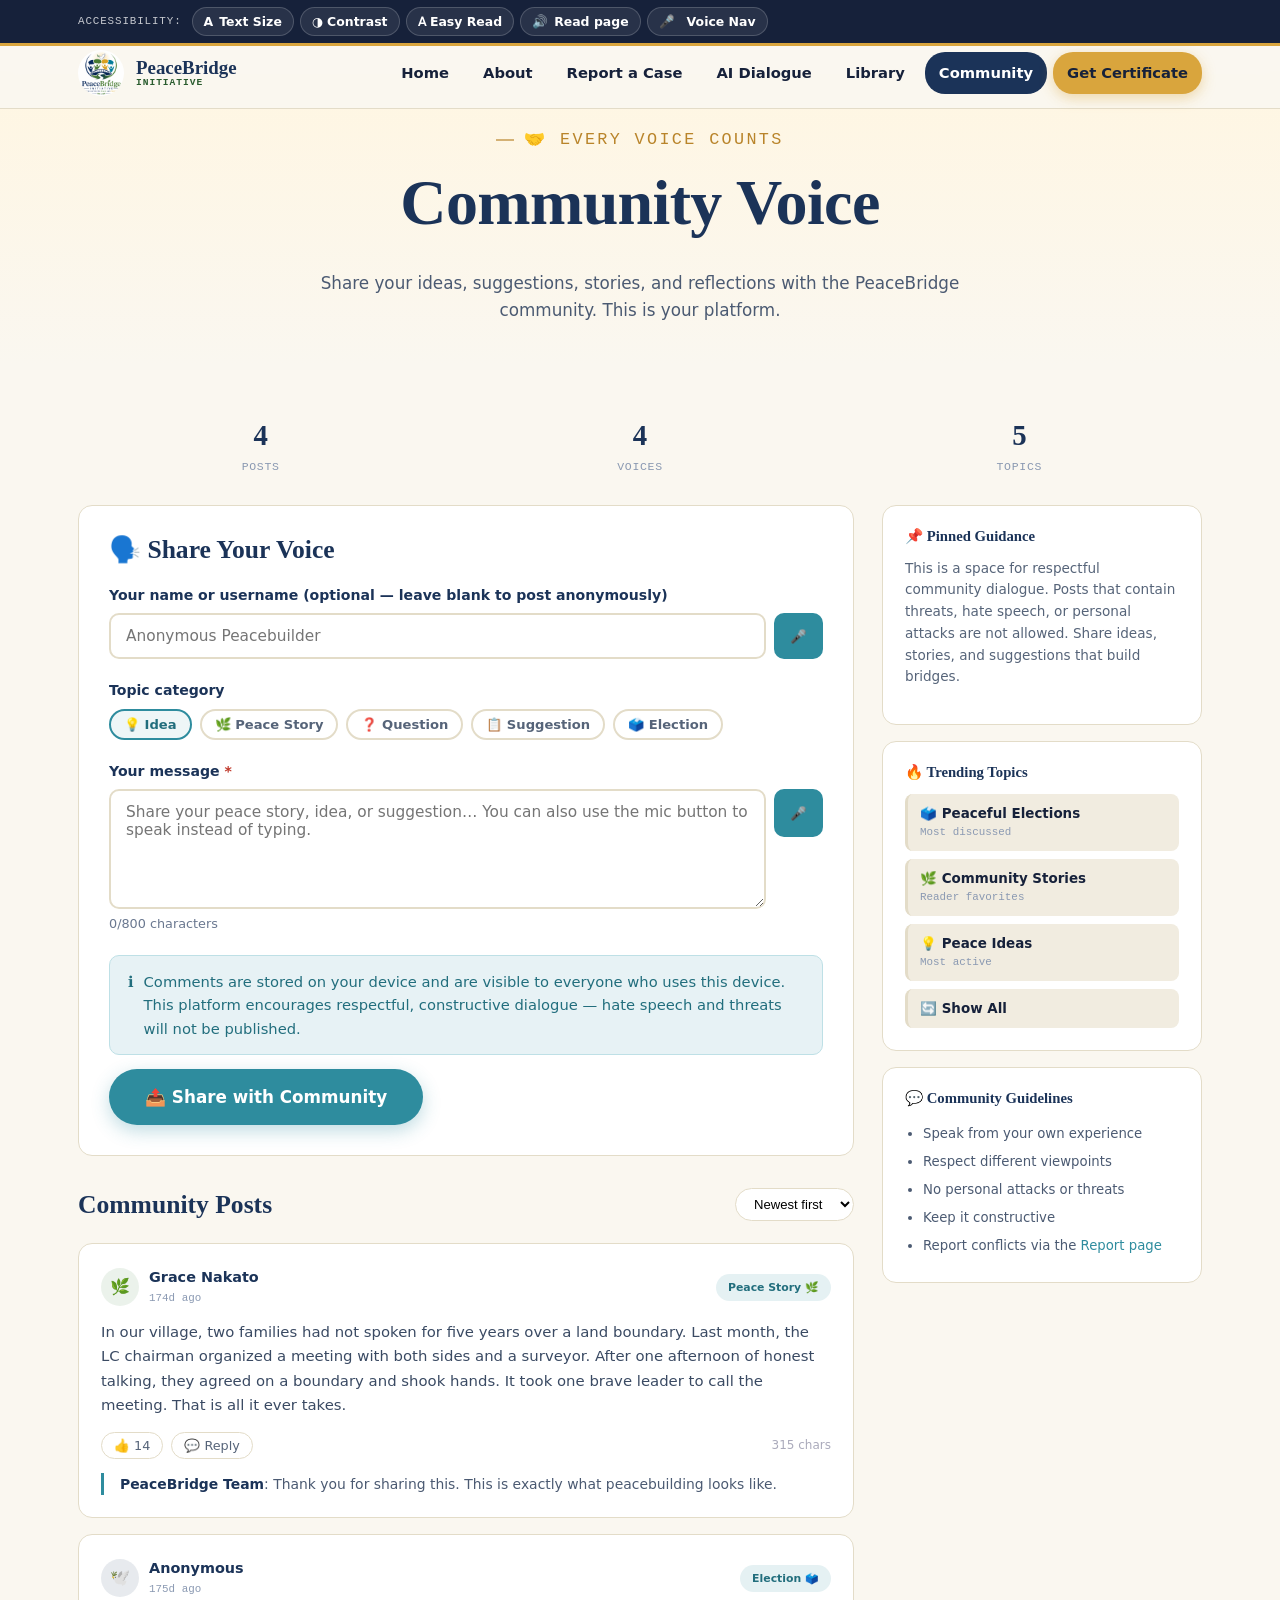
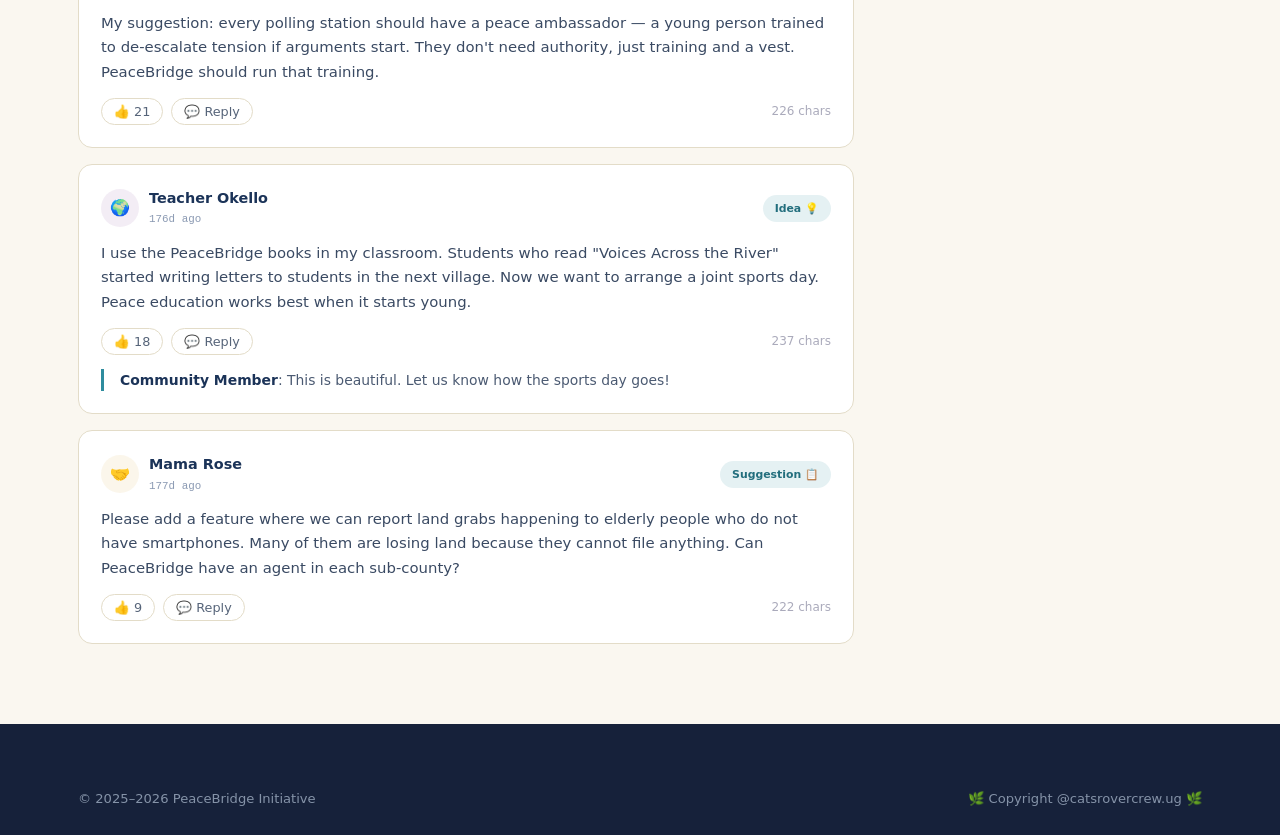
==== community.html @ 8c263cbf "Add files via upload peacebridge initiative" ====
<!DOCTYPE html>
<html lang="en">
<head>
<meta charset="UTF-8">
<meta name="viewport" content="width=device-width, initial-scale=1.0">
<meta name="description" content="PeaceBridge Community Voice — share your ideas, suggestions and stories about peace and conflict resolution.">
<title>Community Voice — PeaceBridge Initiative</title>
<link rel="icon" type="image/png" sizes="32x32" href="/icon.jpeg">
<link rel="stylesheet" href="style.css">
<style>
.community-layout{ display:grid; grid-template-columns:1fr 320px; gap:28px; align-items:start; }
@media(max-width:860px){ .community-layout{ grid-template-columns:1fr; } }

.post-form-card{ background:#fff; border:1px solid var(--paper-line); border-radius:var(--radius); padding:30px; }
.post-form-card h3{ margin-bottom:20px; }

.category-pills{ display:flex; gap:8px; flex-wrap:wrap; margin-bottom:18px; }
.cat-pill{ border:2px solid var(--paper-line); border-radius:20px; padding:6px 13px; background:none; cursor:pointer; font-size:.82rem; font-weight:600; color:#566479; transition:all .15s; }
.cat-pill.active, .cat-pill:hover{ border-color:var(--teal); background:rgba(46,140,158,.08); color:var(--teal-deep); }

.feed-header{ display:flex; justify-content:space-between; align-items:center; margin-bottom:22px; flex-wrap:wrap; gap:10px; }
.feed-header h3{ margin:0; }
.sort-select{ border:1px solid var(--paper-line); border-radius:20px; padding:7px 14px; font-size:.82rem; background:#fff; }

.comment-card{
  background:#fff; border:1px solid var(--paper-line); border-radius:var(--radius);
  padding:22px; transition:box-shadow .2s; animation:msgIn .3s ease;
}
@keyframes msgIn{ from{opacity:0;transform:translateY(10px);}to{opacity:1;transform:translateY(0);} }
.comment-card:hover{ box-shadow:0 8px 20px var(--shadow-c); }
.comment-header{ display:flex; align-items:center; gap:10px; margin-bottom:12px; }
.commenter-avatar{ width:38px; height:38px; border-radius:50%; display:flex; align-items:center; justify-content:center; font-size:1rem; flex-shrink:0; }
.commenter-info .name{ font-weight:700; font-size:.9rem; color:var(--navy); }
.commenter-info .meta{ font-family:var(--font-mono); font-size:.68rem; color:#8a99b2; margin-top:1px; }
.comment-cat{ margin-left:auto; flex-shrink:0; }
.comment-body{ font-size:.93rem; color:#3a4a63; line-height:1.65; margin-bottom:14px; }
.comment-actions{ display:flex; gap:8px; align-items:center; flex-wrap:wrap; }
.react-btn{
  border:1px solid var(--paper-line); border-radius:20px; padding:5px 12px; background:none;
  font-size:.8rem; cursor:pointer; transition:background .12s; color:#566479; display:flex; align-items:center; gap:4px;
}
.react-btn:hover, .react-btn.reacted{ background:rgba(46,140,158,.1); border-color:var(--teal); color:var(--teal-deep); }
.reply-thread{ border-left:3px solid var(--teal); padding-left:16px; margin-top:14px; display:flex; flex-direction:column; gap:10px; }
.reply-item{ font-size:.87rem; color:#4b5a72; }
.reply-name{ font-weight:700; color:var(--navy); }

.sidebar-pin{ background:#fff; border:1px solid var(--paper-line); border-radius:var(--radius); padding:22px; margin-bottom:16px; }
.sidebar-pin h4{ font-size:.92rem; margin-bottom:14px; }
.trending-list{ display:flex; flex-direction:column; gap:8px; }
.trending-item{ padding:9px 12px; background:var(--paper-dim); border-radius:8px; font-size:.84rem; cursor:pointer; transition:background .12s; border-left:3px solid var(--paper-line); }
.trending-item:hover{ background:rgba(46,140,158,.08); border-left-color:var(--teal); }
.trending-item .t-label{ font-weight:700; color:var(--navy-ink); }
.trending-item .t-count{ font-family:var(--font-mono); font-size:.68rem; color:#8a99b2; }

.empty-state{ text-align:center; padding:48px 20px; color:#8a99b2; }
.empty-state .icon{ font-size:3rem; margin-bottom:12px; }
.community-stats{ display:grid; grid-template-columns:1fr 1fr 1fr; gap:14px; text-align:center; margin-bottom:28px; }
.cs-num{ font-family:var(--font-display); font-size:1.8rem; font-weight:800; color:var(--navy); }
.cs-label{ font-size:.72rem; font-family:var(--font-mono); text-transform:uppercase; letter-spacing:.06em; color:#8a99b2; }
</style>
</head>
<body>
<a href="#main-content" class="skip-link">Skip to main content</a>

<div class="a11y-bar" role="toolbar" aria-label="Accessibility tools">
  <div class="container">
    <span class="a11y-label">Accessibility:</span>
    <button class="a11y-btn" data-action="font-size"><span class="a11y-size-label">A</span> Text Size</button>
    <button class="a11y-btn" data-action="contrast" aria-pressed="false">◑ Contrast</button>
    <button class="a11y-btn" data-action="dyslexic" aria-pressed="false">𝖠 Easy Read</button>
    <button class="a11y-btn" data-action="read-page" aria-pressed="false">🔊 <span class="a11y-label-text">Read page</span></button>
    <button class="a11y-btn" data-action="voice-nav">🎤 <span><span class="dot"></span></span> Voice Nav</button>
  </div>
</div>

<header class="site-header" role="banner">
  <nav class="nav" aria-label="Main navigation">
    <a class="brand" href="index.html"><img src="/icon.jpeg" alt="PeaceBridge" width="46" height="46"><div class="brand-text">PeaceBridge<small>Initiative</small></div></a>
    <button class="nav-toggle" aria-expanded="false" aria-controls="nav-links" aria-label="Open menu"><span></span><span></span><span></span></button>
    <div class="nav-links" id="nav-links">
      <a href="index.html">Home</a><a href="about.html">About</a><a href="report.html">Report a Case</a>
      <a href="dialogue.html">AI Dialogue</a><a href="library.html">Library</a>
      <a href="community.html" class="active" aria-current="page">Community</a>
      <a href="certificate.html" class="nav-cta">Get Certificate</a>
    </div>
  </nav>
</header>

<main id="main-content">
  <div class="page-hero">
    <div class="container">
      <p class="eyebrow" style="justify-content:center;color:var(--gold-deep);">🤝 Every Voice Counts</p>
      <h1>Community Voice</h1>
      <p>Share your ideas, suggestions, stories, and reflections with the PeaceBridge community. This is your platform.</p>
    </div>
  </div>

  <section style="padding:48px 0 80px;">
    <div class="container">

      <!-- Stats row -->
      <div class="community-stats reveal" role="region" aria-label="Community statistics">
        <div><div class="cs-num" id="cs-posts">0</div><div class="cs-label">Posts</div></div>
        <div><div class="cs-num" id="cs-voices">0</div><div class="cs-label">Voices</div></div>
        <div><div class="cs-num" id="cs-topics">5</div><div class="cs-label">Topics</div></div>
      </div>

      <div class="community-layout">
        <!-- MAIN: Submit + Feed -->
        <div>
          <!-- Post form -->
          <div class="post-form-card reveal" role="region" aria-label="Share your voice">
            <h3>🗣️ Share Your Voice</h3>
            <div class="field">
              <label for="post-name">Your name or username (optional — leave blank to post anonymously)</label>
              <div class="mic-input">
                <input type="text" id="post-name" placeholder="Anonymous Peacebuilder" maxlength="40">
                <button class="mic-btn" type="button" id="mic-name" aria-label="Speak your name">🎤</button>
              </div>
            </div>
            <div class="field">
              <label>Topic category</label>
              <div class="category-pills" role="group" aria-label="Select topic category">
                <button class="cat-pill active" data-cat="Idea 💡" onclick="selectCat(this)">💡 Idea</button>
                <button class="cat-pill" data-cat="Peace Story 🌿" onclick="selectCat(this)">🌿 Peace Story</button>
                <button class="cat-pill" data-cat="Question ❓" onclick="selectCat(this)">❓ Question</button>
                <button class="cat-pill" data-cat="Suggestion 📋" onclick="selectCat(this)">📋 Suggestion</button>
                <button class="cat-pill" data-cat="Election 🗳️" onclick="selectCat(this)">🗳️ Election</button>
              </div>
            </div>
            <div class="field">
              <label for="post-body">Your message <span class="required-mark">*</span></label>
              <div class="mic-input" style="align-items:flex-start;">
                <textarea id="post-body" rows="4" placeholder="Share your peace story, idea, or suggestion… You can also use the mic button to speak instead of typing." maxlength="800" aria-required="true"></textarea>
                <button class="mic-btn" type="button" id="mic-body" aria-label="Speak your message" style="height:48px;">🎤</button>
              </div>
              <div class="hint"><span id="body-count">0</span>/800 characters</div>
            </div>
            <div class="alert alert-info" role="note" style="margin-bottom:14px;">
              <span>ℹ️</span>
              <span>Comments are stored on your device and are visible to everyone who uses this device. This platform encourages respectful, constructive dialogue — hate speech and threats will not be published.</span>
            </div>
            <button class="btn btn-teal btn-lg" onclick="submitPost()">📤 Share with Community</button>
          </div>

          <!-- Feed -->
          <div style="margin-top:32px;" role="region" aria-label="Community posts">
            <div class="feed-header">
              <h3>Community Posts</h3>
              <select class="sort-select" id="sort-select" onchange="renderFeed()" aria-label="Sort posts">
                <option value="newest">Newest first</option>
                <option value="popular">Most liked</option>
              </select>
            </div>
            <div id="feed" aria-live="polite" style="display:flex;flex-direction:column;gap:16px;"></div>
          </div>
        </div>

        <!-- SIDEBAR -->
        <div>
          <div class="sidebar-pin">
            <h4>📌 Pinned Guidance</h4>
            <p style="font-size:.85rem;color:#566479;line-height:1.6;">This is a space for respectful community dialogue. Posts that contain threats, hate speech, or personal attacks are not allowed. Share ideas, stories, and suggestions that build bridges.</p>
          </div>

          <div class="sidebar-pin">
            <h4>🔥 Trending Topics</h4>
            <div class="trending-list">
              <div class="trending-item" onclick="filterTopic('Election 🗳️')" role="button" tabindex="0"><div class="t-label">🗳️ Peaceful Elections</div><div class="t-count">Most discussed</div></div>
              <div class="trending-item" onclick="filterTopic('Peace Story 🌿')" role="button" tabindex="0"><div class="t-label">🌿 Community Stories</div><div class="t-count">Reader favorites</div></div>
              <div class="trending-item" onclick="filterTopic('Idea 💡')" role="button" tabindex="0"><div class="t-label">💡 Peace Ideas</div><div class="t-count">Most active</div></div>
              <div class="trending-item" onclick="filterTopic(null)" role="button" tabindex="0"><div class="t-label">🔄 Show All</div></div>
            </div>
          </div>

          <div class="sidebar-pin">
            <h4>💬 Community Guidelines</h4>
            <ul style="font-size:.83rem;color:#4b5a72;padding-left:18px;line-height:2.1;margin:0;">
              <li>Speak from your own experience</li>
              <li>Respect different viewpoints</li>
              <li>No personal attacks or threats</li>
              <li>Keep it constructive</li>
              <li>Report conflicts via the <a href="report.html" style="color:var(--teal);">Report page</a></li>
            </ul>
          </div>
        </div>
      </div>
    </div>
  </section>
</main>

<footer role="contentinfo">
  <div class="container">
    <div class="footer-bottom" style="border-top:none;padding-top:0;">
      <span>© 2025–2026 PeaceBridge Initiative</span>
      <span>🌿 Copyright @catsrovercrew.ug 🌿</span>
    </div>
  </div>
</footer>

<button class="to-top" aria-label="Back to top">↑</button>
<script src="/app.js"></script>
<script>
const AVATAR_COLORS = ['#1B3358','#3F7D3F','#D9A53D','#2E8C9E','#8B4F9E'];
const AVATAR_EMOJIS = ['🕊️','🤝','🌿','💬','⭐','🌍','👥','📖'];
let selectedCat = 'Idea 💡';
let filterCat = null;

// Seed with demo posts so the board isn't empty on first visit
const SEED_POSTS = [
  {id:'seed1', name:'Grace Nakato', cat:'Peace Story 🌿', body:'In our village, two families had not spoken for five years over a land boundary. Last month, the LC chairman organized a meeting with both sides and a surveyor. After one afternoon of honest talking, they agreed on a boundary and shook hands. It took one brave leader to call the meeting. That is all it ever takes.', date:'2026-06-14T09:00:00', likes:14, replies:[{name:'PeaceBridge Team',text:'Thank you for sharing this. This is exactly what peacebuilding looks like.'}]},
  {id:'seed2', name:'Anonymous', cat:'Election 🗳️', body:'My suggestion: every polling station should have a peace ambassador — a young person trained to de-escalate tension if arguments start. They don\'t need authority, just training and a vest. PeaceBridge should run that training.', date:'2026-06-13T14:30:00', likes:21, replies:[]},
  {id:'seed3', name:'Teacher Okello', cat:'Idea 💡', body:'I use the PeaceBridge books in my classroom. Students who read "Voices Across the River" started writing letters to students in the next village. Now we want to arrange a joint sports day. Peace education works best when it starts young.', date:'2026-06-12T11:15:00', likes:18, replies:[{name:'Community Member',text:'This is beautiful. Let us know how the sports day goes!'}]},
  {id:'seed4', name:'Mama Rose', cat:'Suggestion 📋', body:'Please add a feature where we can report land grabs happening to elderly people who do not have smartphones. Many of them are losing land because they cannot file anything. Can PeaceBridge have an agent in each sub-county?', date:'2026-06-11T16:45:00', likes:9, replies:[]},
];

function loadPosts(){
  const stored = PB.store.get('community_posts',[]);
  // Merge seeds with stored (seeds at the bottom)
  const allIds = stored.map(p=>p.id);
  const seeds = SEED_POSTS.filter(s=>!allIds.includes(s.id));
  return [...stored, ...seeds];
}

function savePosts(posts){
  // Only save user-generated posts (not seeds)
  const userPosts = posts.filter(p=>!p.id.startsWith('seed'));
  PB.store.set('community_posts', userPosts);
}

let allPosts = loadPosts();

function selectCat(btn){
  document.querySelectorAll('.cat-pill').forEach(b=>b.classList.remove('active'));
  btn.classList.add('active');
  selectedCat = btn.getAttribute('data-cat');
}

function filterTopic(cat){
  filterCat = cat;
  renderFeed();
}

function submitPost(){
  const name = document.getElementById('post-name').value.trim() || 'Anonymous';
  const body = document.getElementById('post-body').value.trim();
  if(!body || body.length < 10){ alert('Please write at least 10 characters before posting.'); return; }

  // Basic safety filter
  const blockedWords = /\b(kill|murder|attack|rape|bomb)\b/i;
  if(blockedWords.test(body)){ alert('Your message contains language that goes against our community guidelines. Please revise it.'); return; }

  const post = { id: PB.uid('POST'), name, cat: selectedCat, body, date: new Date().toISOString(), likes:0, replies:[] };
  allPosts.unshift(post);
  savePosts(allPosts);
  document.getElementById('post-body').value='';
  document.getElementById('body-count').textContent='0';
  renderFeed();
  updateStats();
  PB.announce('Your post has been shared with the community. Thank you!');
}

function likePost(id){
  const post = allPosts.find(p=>p.id===id);
  if(post){ post.likes = (post.likes||0)+1; savePosts(allPosts); renderFeed(); }
}

function renderFeed(){
  const sort = document.getElementById('sort-select').value;
  let posts = [...allPosts];
  if(filterCat) posts = posts.filter(p=>p.cat===filterCat);
  if(sort==='popular') posts.sort((a,b)=>(b.likes||0)-(a.likes||0));

  const feed = document.getElementById('feed');
  if(!posts.length){
    feed.innerHTML=`<div class="empty-state"><div class="icon">💬</div><p>No posts yet${filterCat?' in this category':''}. Be the first to share!</p></div>`;
    return;
  }

  feed.innerHTML = posts.map(p=>{
    const initials = p.name.split(' ').map(w=>w[0]).join('').slice(0,2).toUpperCase();
    const color = AVATAR_COLORS[Math.abs(p.name.charCodeAt(0)||0)%AVATAR_COLORS.length];
    const emoji = AVATAR_EMOJIS[Math.abs((p.name.charCodeAt(1)||0))%AVATAR_EMOJIS.length];
    const timeAgo = formatTimeAgo(new Date(p.date));
    const repliesHtml = (p.replies||[]).map(r=>`<div class="reply-item"><span class="reply-name">${esc(r.name)}</span>: ${esc(r.text)}</div>`).join('');
    return `
    <div class="comment-card" id="post-${p.id}">
      <div class="comment-header">
        <div class="commenter-avatar" style="background:${color}1a;color:${color};" aria-hidden="true">${p.name==='Anonymous'?'🕊️':emoji}</div>
        <div class="commenter-info">
          <div class="name">${esc(p.name)}</div>
          <div class="meta">${timeAgo}</div>
        </div>
        <div class="comment-cat">
          <span class="pill pill-teal" style="font-size:.68rem;">${esc(p.cat)}</span>
        </div>
      </div>
      <div class="comment-body">${esc(p.body)}</div>
      <div class="comment-actions">
        <button class="react-btn" onclick="likePost('${p.id}')" aria-label="Like this post">👍 ${p.likes||0}</button>
        <button class="react-btn" onclick="replyTo('${p.id}')" aria-label="Reply to this post">💬 Reply</button>
        <span style="font-size:.75rem;color:#aab;margin-left:auto;">${(p.body||'').length} chars</span>
      </div>
      ${repliesHtml ? `<div class="reply-thread">${repliesHtml}</div>`:''}
      <div id="reply-form-${p.id}" style="display:none;margin-top:12px;">
        <div class="mic-input" style="align-items:flex-start;">
          <textarea id="reply-text-${p.id}" rows="2" placeholder="Write a respectful reply…" style="border:2px solid var(--paper-line);border-radius:10px;padding:10px;font-family:inherit;font-size:.88rem;width:100%;resize:none;"></textarea>
          <button class="mic-btn" type="button" id="mic-reply-${p.id}" aria-label="Speak reply">🎤</button>
        </div>
        <div style="display:flex;gap:8px;margin-top:8px;">
          <button class="btn btn-teal" style="padding:7px 14px;font-size:.8rem;" onclick="submitReply('${p.id}')">Post Reply</button>
          <button class="btn btn-outline" style="padding:7px 14px;font-size:.8rem;" onclick="document.getElementById('reply-form-${p.id}').style.display='none'">Cancel</button>
        </div>
      </div>
    </div>`;
  }).join('');

  // Attach mic to reply forms
  posts.forEach(p=>{
    const micBtn = document.getElementById('mic-reply-'+p.id);
    const textArea = document.getElementById('reply-text-'+p.id);
    if(micBtn && textArea) PB.attachMic(micBtn, textArea);
  });
}

function replyTo(id){
  const form = document.getElementById('reply-form-'+id);
  if(form) form.style.display = form.style.display==='none' ? 'block':'none';
}

function submitReply(id){
  const text = (document.getElementById('reply-text-'+id)||{}).value || '';
  if(!text.trim()) return;
  const post = allPosts.find(p=>p.id===id);
  if(post){
    post.replies = post.replies || [];
    post.replies.push({name:'Community Member', text:text.trim()});
    savePosts(allPosts);
    renderFeed();
  }
}

function updateStats(){
  document.getElementById('cs-posts').textContent = allPosts.length;
  document.getElementById('cs-voices').textContent = new Set(allPosts.map(p=>p.name)).size;
}

function formatTimeAgo(date){
  const diff = (Date.now()-date)/1000;
  if(diff<60) return 'Just now';
  if(diff<3600) return Math.floor(diff/60)+'m ago';
  if(diff<86400) return Math.floor(diff/3600)+'h ago';
  return Math.floor(diff/86400)+'d ago';
}

function esc(s){ return String(s||'').replace(/&/g,'&amp;').replace(/</g,'&lt;').replace(/>/g,'&gt;'); }

// Character counter
document.addEventListener('DOMContentLoaded', function(){
  const body = document.getElementById('post-body');
  if(body) body.addEventListener('input', function(){ document.getElementById('body-count').textContent = this.value.length; });
  PB.attachMic(document.getElementById('mic-name'), document.getElementById('post-name'));
  PB.attachMic(document.getElementById('mic-body'), document.getElementById('post-body'));
  renderFeed(); updateStats();
});
</script>
</body>
</html>
---- style.css ----
/* ===========================================================
   PEACEBRIDGE INITIATIVE — CORE DESIGN SYSTEM
   "Voices United for Peace and Progress"
   =========================================================== */
.community-feed-section {

  padding: 90px 0;

  background: #f7fafc;

}

.community-feed {

  overflow: hidden;

  position: relative;

}

.feed-track {

  display: flex;

  gap: 25px;

  animation: feedMove 35s linear infinite;

}

.feed-card {

  min-width: 320px;

  background: white;

  border-radius: 18px;

  padding: 25px;

  box-shadow: 0 12px 30px rgba(0, 0, 0, .08);

  transition: .3s;

}

.feed-card:hover {

  transform: translateY(-8px);

}

.feed-avatar {

  width: 55px;

  height: 55px;

  border-radius: 50%;

  display: flex;

  align-items: center;

  justify-content: center;

  font-size: 24px;

  background: #E8F3E6;

  margin-bottom: 15px;

}

.feed-name {

  font-weight: bold;

  color: var(--navy);

  margin-bottom: 8px;

}

.feed-text {

  line-height: 1.7;

  color: #556070;

  margin-bottom: 20px;

}

.feed-date {

  font-size: .8rem;

  color: #888;

}

@keyframes feedMove {

  0% {

    transform: translateX(0);

  }

  100% {

    transform: translateX(-50%);

  }

}

/*==========================================
    SCROLL REVEAL ENGINE
==========================================*/

.reveal {
  opacity: 0;
  transform: translateY(70px);
  transition:
    opacity .9s ease,
    transform .9s cubic-bezier(.2, .8, .2, 1);
}

.reveal.active {
  opacity: 1;
  transform: translateY(0);
}

.reveal-left {
  opacity: 0;
  transform: translateX(-80px);
  transition: all .9s ease;
}

.reveal-left.active {
  opacity: 1;
  transform: translateX(0);
}

.reveal-right {
  opacity: 0;
  transform: translateX(80px);
  transition: all .9s ease;
}

.reveal-right.active {
  opacity: 1;
  transform: translateX(0);
}

.reveal-scale {
  opacity: 0;
  transform: scale(.85);
  transition: all .8s ease;
}

.reveal-scale.active {
  opacity: 1;
  transform: scale(1);
}

.voice-card,
.book-chip,
.feed-card {

  transition:
    transform .35s ease,
    box-shadow .35s ease;

}

.voice-card:hover,
.book-chip:hover,
.feed-card:hover {

  transform:
    translateY(-12px) scale(1.03);

  box-shadow:
    0 30px 60px rgba(0, 0, 0, .18);

}
@import url('https://fonts.googleapis.com/css2?family=Fraunces:ital,opsz,wght@0,9..144,300;0,9..144,500;0,9..144,600;0,9..144,700;0,9..144,900;1,9..144,500&family=Inter:wght@400;500;600;700;800&family=JetBrains+Mono:wght@500&display=swap');

:root{
  /* ---- Color tokens (derived from the four logo voices) ---- */
  --navy:        #1B3358;   /* voice: Report   */
  --navy-ink:    #16213A;   /* body text        */
  --green:       #3F7D3F;   /* voice: Library    */
  --green-deep:  #2A5C2E;
  --gold:        #D9A53D;   /* voice: light / hope */
  --gold-deep:   #B9842A;
  --teal:        #2E8C9E;   /* voice: Dialogue/AI */
  --teal-deep:   #226E7D;
  --paper:       #FAF7F0;   /* background        */
  --paper-dim:   #F1ECE0;
  --paper-line:  #E3DCC8;
  --white:       #FFFFFF;
  --shadow-c:    rgba(27,51,88,0.14);

  /* ---- Type ---- */
  --font-display: 'Fraunces', Georgia, serif;
  --font-body: 'Inter', system-ui, -apple-system, sans-serif;
  --font-mono: 'JetBrains Mono', monospace;

  /* ---- Layout ---- */
  --maxw: 1180px;
  --radius: 14px;
  --radius-sm: 8px;
  --bridge-arc: 0 0 0 0;
}

*{ box-sizing: border-box; }
html{ scroll-behavior: smooth; }

body{
  margin:0;
  font-family: var(--font-body);
  background: var(--paper);
  color: var(--navy-ink);
  line-height: 1.6;
  font-size: 16px;
  -webkit-font-smoothing: antialiased;
}

img{ max-width:100%; display:block; }
a{ color: inherit; text-decoration: none; }
button{ font-family: inherit; cursor:pointer; }

h1,h2,h3,h4{
  font-family: var(--font-display);
  font-weight: 700;
  line-height: 1.1;
  margin: 0 0 .5em 0;
  color: var(--navy);
}
h1{ font-size: clamp(2.4rem, 5vw, 4.2rem); font-weight: 800; letter-spacing: -0.01em; }
h2{ font-size: clamp(1.8rem, 3.4vw, 2.6rem); }
h3{ font-size: clamp(1.25rem, 2vw, 1.6rem); }
p{ margin:0 0 1em 0; }

.container{ max-width: var(--maxw); margin: 0 auto; padding: 0 28px; }
.eyebrow{
  font-family: var(--font-mono);
  font-size: .72rem;
  letter-spacing: .14em;
  text-transform: uppercase;
  font-weight: 500;
  display:flex; align-items:center; gap:10px;
}
.eyebrow::before{
  content:''; width:18px; height:2px; background: currentColor; display:inline-block; opacity:.6;
}

/* Visually-hidden but accessible (skip links, labels) */
.sr-only{
  position:absolute; width:1px; height:1px; padding:0; margin:-1px;
  overflow:hidden; clip:rect(0,0,0,0); white-space:nowrap; border:0;
}
.skip-link{
  position:absolute; left:-999px; top:0; background:var(--navy); color:#fff;
  padding:10px 16px; z-index:999; border-radius:0 0 8px 0; font-weight:600;
}
.skip-link:focus{ left:0; }

/* Focus visibility — required across the whole site */
a:focus-visible, button:focus-visible, input:focus-visible,
textarea:focus-visible, select:focus-visible, [tabindex]:focus-visible{
  outline: 3px solid var(--gold);
  outline-offset: 3px;
  border-radius: 4px;
}

@media (prefers-reduced-motion: reduce){
  *{ animation-duration: 0.001ms !important; animation-iteration-count: 1 !important; transition-duration: 0.001ms !important; scroll-behavior: auto !important; }
}

/* ===========================================================
   ACCESSIBILITY TOOLBAR (deaf / blind / low-vision support)
   =========================================================== */
.a11y-bar{
  position: fixed; top:0; left:0; right:0; z-index: 1000;
  background: var(--navy-ink);
  color: #fff;
  font-size: .82rem;
  border-bottom: 3px solid var(--gold);
}
.a11y-bar .container{
  display:flex; align-items:center; gap:6px; flex-wrap:wrap;
  padding: 7px 28px;
}
.a11y-label{ font-family: var(--font-mono); font-size:.68rem; letter-spacing:.08em; opacity:.75; margin-right:4px; text-transform: uppercase;}
.a11y-btn{
  background: rgba(255,255,255,0.08);
  color:#fff; border: 1px solid rgba(255,255,255,0.18);
  padding: 6px 11px; border-radius: 20px; font-size: .78rem; font-weight:600;
  display:inline-flex; align-items:center; gap:6px;
  transition: background .15s, transform .15s;
}
.a11y-btn:hover{ background: rgba(255,255,255,0.2); }
.a11y-btn[aria-pressed="true"]{ background: var(--gold); color: var(--navy-ink); border-color: var(--gold); }
.a11y-btn .dot{ width:7px; height:7px; border-radius:50%; background: currentColor; opacity:.5;}
.a11y-btn.listening .dot{ background:#E4503B; opacity:1; animation: pulse 1s infinite; }
@keyframes pulse{ 0%,100%{ transform:scale(1); opacity:1;} 50%{ transform:scale(1.6); opacity:.4;} }
.a11y-spacer{ flex:1; }

body.font-large{ font-size: 19px; }
body.font-xlarge{ font-size: 22px; }
body.high-contrast{ --paper:#000000; --paper-dim:#0a0a0a; --paper-line:#333; --navy-ink:#ffffff; --navy:#9FD3FF; background:#000; color:#fff; }
body.high-contrast .site-header{ background:#000; border-color:#fff; }
body.high-contrast a{ text-decoration: underline; }
body.high-contrast .card, body.high-contrast section{ border-color:#fff !important; }
body.dyslexic-font, body.dyslexic-font *{ font-family: 'Comic Sans MS', 'Comic Sans', cursive !important; letter-spacing: .02em !important; }

/* ===========================================================
   HEADER / NAV
   =========================================================== */
.site-header{
  position: sticky; top: 38px; z-index: 900;
  background: rgba(250,247,240,0.92);
  backdrop-filter: blur(10px);
  border-bottom: 1px solid var(--paper-line);
}
body.high-contrast .site-header{ top:38px; }
.nav{
  display:flex; align-items:center; justify-content:space-between;
  padding: 12px 28px;
  max-width: var(--maxw); margin:0 auto;
  gap: 20px;
}
.brand{ display:flex; align-items:center; gap:12px; }
.brand img{ height:46px; width:46px; border-radius:50%; }
.brand-text{ font-family: var(--font-display); font-weight:800; font-size:1.18rem; color:var(--navy); line-height:1.05;}
.brand-text small{ display:block; font-family:var(--font-mono); font-size:.6rem; letter-spacing:.1em; color: var(--green-deep); font-weight:600; text-transform:uppercase;}

.nav-links{ display:flex; gap:6px; align-items:center; flex-wrap:wrap; }
.nav-links a{
  padding: 9px 14px; border-radius: 20px; font-weight:600; font-size:.92rem;
  color: var(--navy-ink); transition: background .15s, color .15s;
}
.nav-links a:hover{ background: var(--paper-dim); }
.nav-links a.active{ background: var(--navy); color:#fff; }
.nav-cta{
  background: var(--gold); color: var(--navy-ink) !important; font-weight:700;
  box-shadow: 0 4px 14px rgba(217,165,61,.4);
}
.nav-toggle{ display:none; background:none; border:2px solid var(--navy); border-radius:8px; padding:8px 10px; }
.nav-toggle span{ display:block; width:22px; height:2px; background:var(--navy); margin:4px 0; }

@media (max-width: 900px){
  .nav-toggle{ display:block; }
  .nav-links{
    display:none; position:absolute; top:100%; left:0; right:0;
    background: var(--paper); flex-direction:column; align-items:stretch;
    padding: 10px 20px 20px; border-bottom:1px solid var(--paper-line);
    box-shadow: 0 12px 24px rgba(0,0,0,.08);
  }
  .nav-links.open{ display:flex; }
  .nav-links a{ text-align:center; }
}

/* ===========================================================
   BUTTONS
   =========================================================== */
.btn{
  display:inline-flex; align-items:center; gap:8px; justify-content:center;
  padding: 13px 26px; border-radius: 30px; font-weight:700; font-size:.95rem;
  border: 2px solid transparent; transition: transform .15s, box-shadow .15s, background .15s;
  white-space: nowrap;
}
.btn:hover{ transform: translateY(-2px); }
.btn-primary{ background: var(--navy); color:#fff; box-shadow: 0 6px 18px rgba(27,51,88,.28); }
.btn-primary:hover{ background: #142845; }
.btn-gold{ background: var(--gold); color: var(--navy-ink); box-shadow: 0 6px 18px rgba(217,165,61,.35); }
.btn-gold:hover{ background: var(--gold-deep); }
.btn-outline{ background: transparent; border-color: var(--navy); color: var(--navy); }
.btn-outline:hover{ background: var(--navy); color:#fff; }
.btn-teal{ background: var(--teal); color:#fff; box-shadow: 0 6px 18px rgba(46,140,158,.3);}
.btn-teal:hover{ background: var(--teal-deep); }
.btn-green{ background: var(--green); color:#fff; box-shadow: 0 6px 18px rgba(63,125,63,.3);}
.btn-green:hover{ background: var(--green-deep); }
.btn-block{ width:100%; }
.btn-lg{ padding:16px 34px; font-size:1.05rem; }
.btn[disabled]{ opacity:.55; cursor:not-allowed; transform:none !important; }

/* ===========================================================
   HERO — river/bridge motif
   =========================================================== */
.hero{
  position:relative; overflow:hidden;
  padding: 90px 0 0;
  background: radial-gradient(ellipse 80% 60% at 50% 0%, #FFF6E2 0%, var(--paper) 70%);
}
.hero-inner{
  max-width: var(--maxw); margin:0 auto; padding: 20px 28px 60px;
  display:grid; grid-template-columns: 1.1fr .9fr; gap:50px; align-items:center;
  position:relative; z-index:2;
}
@media (max-width:900px){ .hero-inner{ grid-template-columns:1fr; text-align:center; } }

.hero-eyebrow{ color: var(--green-deep); margin-bottom:18px; justify-content:center; }
@media (min-width:901px){ .hero-eyebrow{ justify-content:flex-start; } }

.hero h1 .accent-green{ color: var(--green); }
.hero h1 .accent-gold{ color: var(--gold-deep); }
.hero-sub{ font-size:1.15rem; max-width: 520px; color:#3a4a63; }
@media (max-width:900px){ .hero-sub{ margin-inline:auto; } }
.hero-actions{ display:flex; gap:14px; margin-top:30px; flex-wrap:wrap; }
@media (max-width:900px){ .hero-actions{ justify-content:center; } }

.hero-art{ position:relative; }
.dove-wrap{ position:relative; width:100%; max-width:380px; margin:0 auto; }
.dove-wrap img{ position:relative; z-index:2; filter: drop-shadow(0 18px 30px rgba(27,51,88,.18)); animation: float 6s ease-in-out infinite; }
@keyframes float{ 0%,100%{ transform: translateY(0px); } 50%{ transform: translateY(-14px); } }
.glow{
  position:absolute; inset: -20% -10%; z-index:1;
  background: radial-gradient(circle, rgba(217,165,61,.35) 0%, rgba(217,165,61,0) 70%);
  animation: glowpulse 4s ease-in-out infinite;
}
@keyframes glowpulse{ 0%,100%{ opacity:.6; transform:scale(1);} 50%{ opacity:1; transform:scale(1.08);} }

/* Animated river + bridge band, sits under hero */
.river-band{
  position: relative; height: 130px; margin-top: -10px;
  overflow:hidden;
}
.river-band svg{ position:absolute; bottom:0; left:0; width:100%; height:100%; }
.river-flow{ animation: flow 14s linear infinite; }
@keyframes flow{ from{ transform: translateX(0); } to{ transform: translateX(-400px); } }

/* Decorative bridge divider used between sections (signature motif) */
.bridge-divider{ display:flex; align-items:center; justify-content:center; gap:14px; margin: 4px 0 36px; color: var(--navy); opacity:.55; }
.bridge-divider svg{ width:90px; height:18px; }
.bridge-divider .line{ height:1px; flex:1; max-width:160px; background: currentColor; opacity:.4; }

/* ===========================================================
   SECTIONS / CARDS
   =========================================================== */
section{ padding: 78px 0; }
.section-tight{ padding: 50px 0; }
.section-head{ text-align:center; max-width: 700px; margin: 0 auto 48px; }
.section-head .eyebrow{ justify-content:center; margin-bottom:14px; }
.section-head p{ color:#4b5a72; font-size:1.05rem; }

.bg-paper-dim{ background: var(--paper-dim); }
.bg-navy{ background: var(--navy); color:#fff; }
.bg-navy h2, .bg-navy h3{ color:#fff; }
.bg-navy .section-head p{ color:#c9d3e3; }

.grid{ display:grid; gap: 26px; }
.grid-2{ grid-template-columns: repeat(2,1fr); }
.grid-3{ grid-template-columns: repeat(3,1fr); }
.grid-4{ grid-template-columns: repeat(4,1fr); }
@media (max-width: 980px){ .grid-3,.grid-4{ grid-template-columns: repeat(2,1fr); } }
@media (max-width: 620px){ .grid-2,.grid-3,.grid-4{ grid-template-columns: 1fr; } }

.card{
  background:#fff; border:1px solid var(--paper-line); border-radius: var(--radius);
  padding: 30px; transition: transform .2s, box-shadow .2s;
  position:relative;
}
.card:hover{ transform: translateY(-5px); box-shadow: 0 16px 32px var(--shadow-c); }
.card-icon{
  width:54px; height:54px; border-radius:14px; display:flex; align-items:center; justify-content:center;
  margin-bottom:18px; font-size:1.5rem;
}
.voice-navy .card-icon{ background: rgba(27,51,88,.1); color: var(--navy); }
.voice-green .card-icon{ background: rgba(63,125,63,.12); color: var(--green-deep); }
.voice-gold  .card-icon{ background: rgba(217,165,61,.18); color: var(--gold-deep); }
.voice-teal  .card-icon{ background: rgba(46,140,158,.12); color: var(--teal-deep); }
.card h3{ margin-bottom:8px; font-size:1.2rem; }
.card p{ color:#566479; font-size:.95rem; margin-bottom:0; }
.card .tag{
  display:inline-block; font-family: var(--font-mono); font-size:.65rem; letter-spacing:.08em;
  text-transform:uppercase; padding:4px 10px; border-radius:20px; font-weight:600; margin-bottom:14px;
}
.voice-navy .tag{ background: var(--navy); color:#fff; }
.voice-green .tag{ background: var(--green); color:#fff; }
.voice-gold .tag{ background: var(--gold); color: var(--navy-ink); }
.voice-teal .tag{ background: var(--teal); color:#fff; }

/* Reveal-on-scroll */
.reveal{ opacity:0; transform: translateY(24px); transition: opacity .7s ease, transform .7s ease; }
.reveal.in{ opacity:1; transform: translateY(0); }

/* ===========================================================
   QUOTE ROTATOR
   =========================================================== */
.quote-band{
  background: linear-gradient(135deg, var(--navy) 0%, #234876 100%);
  color:#fff; padding: 64px 0; position:relative; overflow:hidden;
}
.quote-band::before{
  content:'"'; position:absolute; top:-40px; left:50%; transform:translateX(-50%);
  font-family: var(--font-display); font-size:280px; color: rgba(255,255,255,0.05); line-height:1;
}
.quote-wrap{ max-width:760px; margin:0 auto; text-align:center; position:relative; z-index:2; min-height:160px; }
.quote-text{ font-family: var(--font-display); font-style:italic; font-size: clamp(1.3rem,2.6vw,1.8rem); font-weight:500; margin-bottom:18px; transition: opacity .4s; }
.quote-author{ font-family: var(--font-mono); font-size:.8rem; letter-spacing:.08em; text-transform:uppercase; color: var(--gold); }
.quote-dots{ display:flex; gap:7px; justify-content:center; margin-top:26px; }
.quote-dots button{ width:8px; height:8px; border-radius:50%; background: rgba(255,255,255,.3); border:none; padding:0; }
.quote-dots button.active{ background: var(--gold); width:22px; border-radius:6px; transition: width .2s; }
.quote-progress{ width:60px; height:3px; background:rgba(255,255,255,.15); margin:14px auto 0; border-radius:2px; overflow:hidden; }
.quote-progress span{ display:block; height:100%; background:var(--gold); width:0%; }

/* ===========================================================
   STATS
   =========================================================== */
.stat-grid{ display:grid; grid-template-columns:repeat(4,1fr); gap:30px; text-align:center; }
@media (max-width:760px){ .stat-grid{ grid-template-columns:repeat(2,1fr); } }
.stat-num{ font-family:var(--font-display); font-size:clamp(2.2rem,4vw,3.2rem); font-weight:800; color:var(--navy); }
.stat-label{ font-family:var(--font-mono); font-size:.72rem; text-transform:uppercase; letter-spacing:.08em; color:#5a6a82; margin-top:4px; }

/* ===========================================================
   FOOTER
   =========================================================== */
footer{ background: var(--navy-ink); color: #cdd6e4; padding: 64px 0 26px; }
.footer-grid{ display:grid; grid-template-columns: 1.4fr 1fr 1fr 1fr; gap:40px; margin-bottom:40px; }
@media (max-width:820px){ .footer-grid{ grid-template-columns:repeat(2,1fr); } }
@media (max-width:520px){ .footer-grid{ grid-template-columns:1fr; } }
footer h4{ color:#fff; font-family:var(--font-mono); font-size:.78rem; letter-spacing:.1em; text-transform:uppercase; margin-bottom:16px; }
footer a{ display:block; color:#aab6c9; padding:6px 0; font-size:.92rem; transition: color .15s; }
footer a:hover{ color:#fff; }
.footer-brand{ display:flex; gap:12px; align-items:center; margin-bottom:14px; }
.footer-brand img{ height:42px; width:42px; border-radius:50%; }
.footer-bottom{
  border-top:1px solid rgba(255,255,255,.1); padding-top:22px;
  display:flex; justify-content:space-between; flex-wrap:wrap; gap:10px;
  font-size:.82rem; color:#8593a8;
}
.footer-olive{ display:flex; align-items:center; gap:10px; }
.lang-switch select{
  background: rgba(255,255,255,.08); color:#fff; border:1px solid rgba(255,255,255,.2);
  border-radius:20px; padding:6px 12px; font-size:.82rem;
}

/* ===========================================================
   FORMS
   =========================================================== */
.field{ margin-bottom: 20px; }
.field label{ display:block; font-weight:700; font-size:.88rem; margin-bottom:7px; color:var(--navy); }
.field .hint{ font-size:.8rem; color:#6a7890; margin-top:5px; }
.field input, .field select, .field textarea{
  width:100%; padding: 12px 15px; border-radius: 10px; border: 2px solid var(--paper-line);
  font-family: inherit; font-size: .96rem; background:#fff; color: var(--navy-ink);
  transition: border-color .15s, box-shadow .15s;
}
.field input:focus, .field select:focus, .field textarea:focus{
  border-color: var(--teal); box-shadow: 0 0 0 4px rgba(46,140,158,.12); outline:none;
}
.field textarea{ resize:vertical; min-height:120px; }
.field-row{ display:grid; grid-template-columns:1fr 1fr; gap:16px; }
@media (max-width:600px){ .field-row{ grid-template-columns:1fr; } }
.mic-input{ display:flex; gap:8px; align-items:stretch; }
.mic-input input, .mic-input textarea{ flex:1; }
.mic-btn{
  background: var(--teal); color:#fff; border:none; border-radius:10px; padding:0 16px;
  display:flex; align-items:center; justify-content:center; min-width:48px;
}
.mic-btn.listening{ background:#E4503B; animation: pulse 1s infinite; }
.required-mark{ color:#C0392B; }

.alert{ padding:14px 18px; border-radius:10px; font-size:.92rem; margin-bottom:18px; display:flex; gap:10px; align-items:flex-start; }
.alert-success{ background:#E8F3E6; color:#2A5C2E; border:1px solid #BFE0BC; }
.alert-info{ background:#E7F2F5; color:#226E7D; border:1px solid #BEE0E6; }
.alert-warn{ background:#FCF1DD; color:#8a611c; border:1px solid #F2DBA6; }

/* Badge / pill */
.pill{ display:inline-flex; align-items:center; gap:6px; padding:5px 12px; border-radius:20px; font-size:.78rem; font-weight:700; }
.pill-navy{ background:rgba(27,51,88,.1); color:var(--navy); }
.pill-green{ background:rgba(63,125,63,.12); color:var(--green-deep); }
.pill-gold{ background:rgba(217,165,61,.2); color:var(--gold-deep); }
.pill-teal{ background:rgba(46,140,158,.12); color:var(--teal-deep); }

/* Utility */
.text-center{ text-align:center; }
.mt-0{ margin-top:0; } .mb-0{ margin-bottom:0; }
.flex{ display:flex; } .items-center{ align-items:center; } .gap-10{ gap:10px; }
.muted{ color:#5a6a82; }
hr.div{ border:none; border-top:1px solid var(--paper-line); margin: 40px 0; }

/* Page hero (non-home pages) */
.page-hero{ padding: 56px 0 40px; background: linear-gradient(180deg, #FFF6E2 0%, var(--paper) 100%); text-align:center; }
.page-hero .eyebrow{ justify-content:center; margin-bottom:14px; color:var(--green-deep); }
.page-hero p{ max-width:640px; margin:0 auto; color:#4b5a72; font-size:1.05rem; }

/* Breadcrumb-ish back link */
.back-link{ display:inline-flex; align-items:center; gap:6px; font-weight:700; color:var(--navy); font-size:.9rem; margin-bottom:18px; }

/* Loading dots for chat */
.typing-dots{ display:inline-flex; gap:4px; }
.typing-dots span{ width:6px; height:6px; border-radius:50%; background:#9aa7bd; animation: bounce 1.2s infinite; }
.typing-dots span:nth-child(2){ animation-delay:.15s; }
.typing-dots span:nth-child(3){ animation-delay:.3s; }
@keyframes bounce{ 0%,80%,100%{ transform: translateY(0); opacity:.5; } 40%{ transform: translateY(-5px); opacity:1; } }

/* Scroll-to-top */
.to-top{
  position:fixed; bottom:24px; right:24px; z-index:500;
  width:46px; height:46px; border-radius:50%; background:var(--navy); color:#fff;
  display:flex; align-items:center; justify-content:center; box-shadow:0 8px 20px rgba(0,0,0,.25);
  opacity:0; pointer-events:none; transition: opacity .25s, transform .25s;
}
.to-top.show{ opacity:1; pointer-events:auto; }
.to-top:hover{ transform: translateY(-3px); }
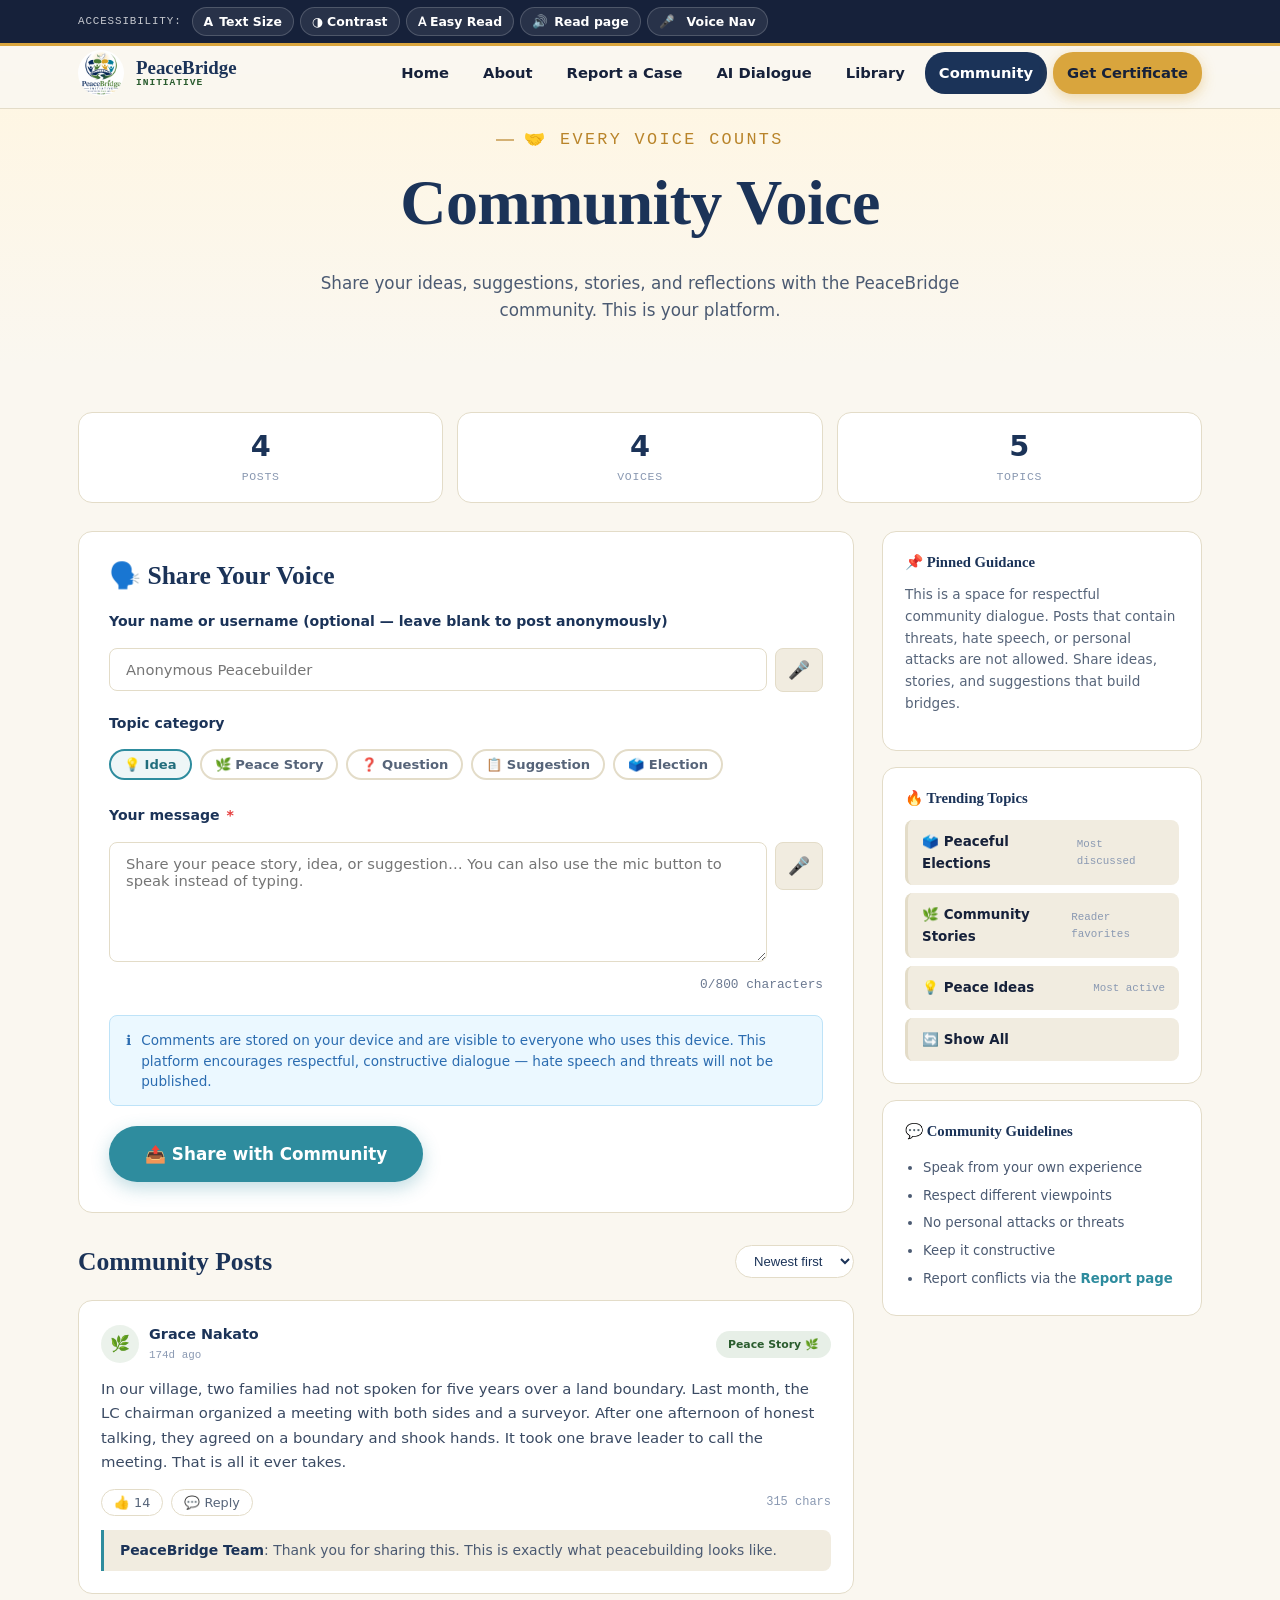
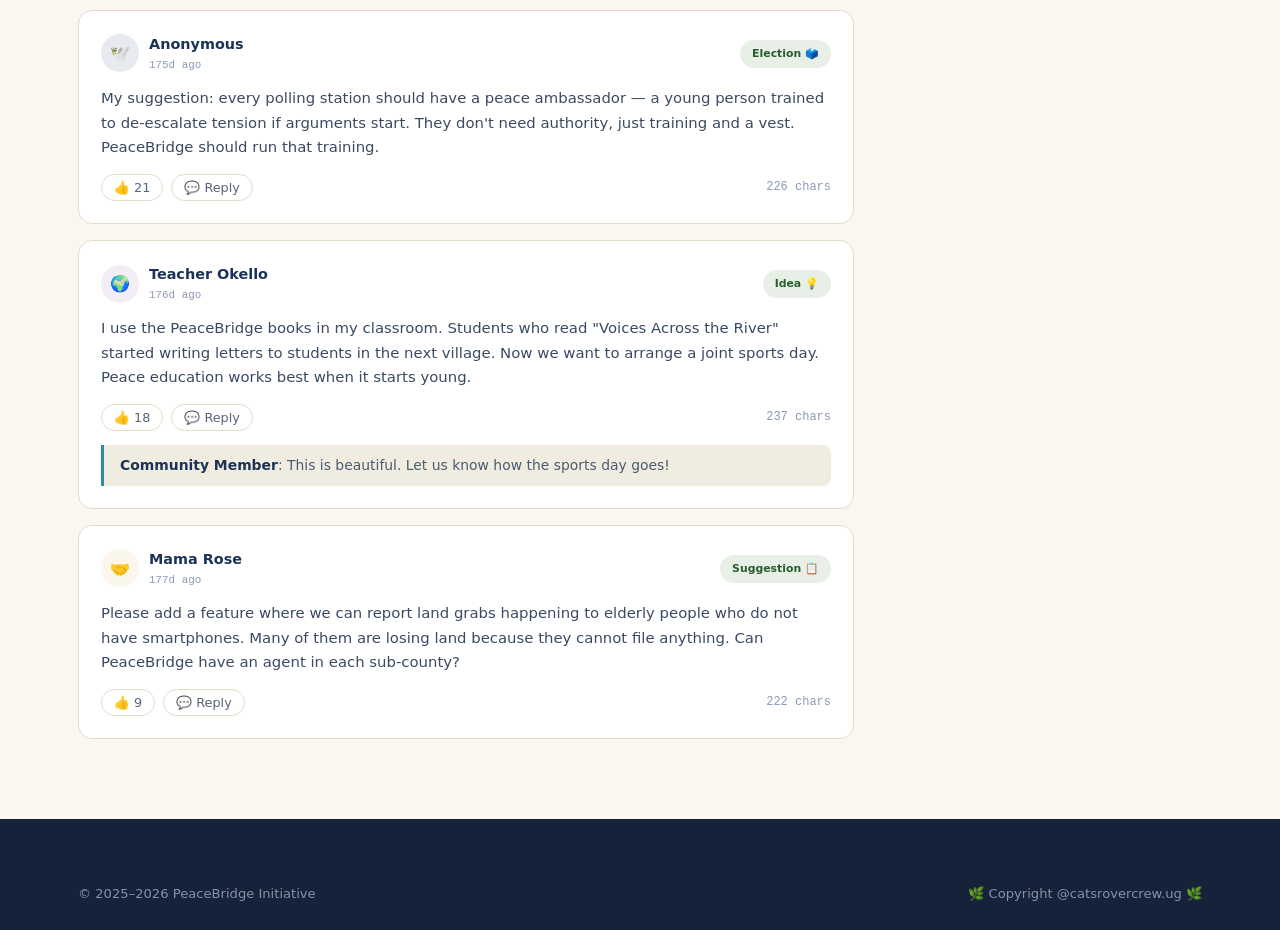
==== commit f2426173: "Add files via upload v2..uploading" ====
--- a/community.html
+++ b/community.html
@@ -1,310 +1,707 @@
 <!DOCTYPE html>
 <html lang="en">
+
 <head>
-<meta charset="UTF-8">
-<meta name="viewport" content="width=device-width, initial-scale=1.0">
-<meta name="description" content="PeaceBridge Community Voice — share your ideas, suggestions and stories about peace and conflict resolution.">
-<title>Community Voice — PeaceBridge Initiative</title>
-<link rel="icon" type="image/png" sizes="32x32" href="/icon.jpeg">
-<link rel="stylesheet" href="style.css">
-<style>
-.community-layout{ display:grid; grid-template-columns:1fr 320px; gap:28px; align-items:start; }
-@media(max-width:860px){ .community-layout{ grid-template-columns:1fr; } }
-
-.post-form-card{ background:#fff; border:1px solid var(--paper-line); border-radius:var(--radius); padding:30px; }
-.post-form-card h3{ margin-bottom:20px; }
-
-.category-pills{ display:flex; gap:8px; flex-wrap:wrap; margin-bottom:18px; }
-.cat-pill{ border:2px solid var(--paper-line); border-radius:20px; padding:6px 13px; background:none; cursor:pointer; font-size:.82rem; font-weight:600; color:#566479; transition:all .15s; }
-.cat-pill.active, .cat-pill:hover{ border-color:var(--teal); background:rgba(46,140,158,.08); color:var(--teal-deep); }
-
-.feed-header{ display:flex; justify-content:space-between; align-items:center; margin-bottom:22px; flex-wrap:wrap; gap:10px; }
-.feed-header h3{ margin:0; }
-.sort-select{ border:1px solid var(--paper-line); border-radius:20px; padding:7px 14px; font-size:.82rem; background:#fff; }
-
-.comment-card{
-  background:#fff; border:1px solid var(--paper-line); border-radius:var(--radius);
-  padding:22px; transition:box-shadow .2s; animation:msgIn .3s ease;
-}
-@keyframes msgIn{ from{opacity:0;transform:translateY(10px);}to{opacity:1;transform:translateY(0);} }
-.comment-card:hover{ box-shadow:0 8px 20px var(--shadow-c); }
-.comment-header{ display:flex; align-items:center; gap:10px; margin-bottom:12px; }
-.commenter-avatar{ width:38px; height:38px; border-radius:50%; display:flex; align-items:center; justify-content:center; font-size:1rem; flex-shrink:0; }
-.commenter-info .name{ font-weight:700; font-size:.9rem; color:var(--navy); }
-.commenter-info .meta{ font-family:var(--font-mono); font-size:.68rem; color:#8a99b2; margin-top:1px; }
-.comment-cat{ margin-left:auto; flex-shrink:0; }
-.comment-body{ font-size:.93rem; color:#3a4a63; line-height:1.65; margin-bottom:14px; }
-.comment-actions{ display:flex; gap:8px; align-items:center; flex-wrap:wrap; }
-.react-btn{
-  border:1px solid var(--paper-line); border-radius:20px; padding:5px 12px; background:none;
-  font-size:.8rem; cursor:pointer; transition:background .12s; color:#566479; display:flex; align-items:center; gap:4px;
-}
-.react-btn:hover, .react-btn.reacted{ background:rgba(46,140,158,.1); border-color:var(--teal); color:var(--teal-deep); }
-.reply-thread{ border-left:3px solid var(--teal); padding-left:16px; margin-top:14px; display:flex; flex-direction:column; gap:10px; }
-.reply-item{ font-size:.87rem; color:#4b5a72; }
-.reply-name{ font-weight:700; color:var(--navy); }
-
-.sidebar-pin{ background:#fff; border:1px solid var(--paper-line); border-radius:var(--radius); padding:22px; margin-bottom:16px; }
-.sidebar-pin h4{ font-size:.92rem; margin-bottom:14px; }
-.trending-list{ display:flex; flex-direction:column; gap:8px; }
-.trending-item{ padding:9px 12px; background:var(--paper-dim); border-radius:8px; font-size:.84rem; cursor:pointer; transition:background .12s; border-left:3px solid var(--paper-line); }
-.trending-item:hover{ background:rgba(46,140,158,.08); border-left-color:var(--teal); }
-.trending-item .t-label{ font-weight:700; color:var(--navy-ink); }
-.trending-item .t-count{ font-family:var(--font-mono); font-size:.68rem; color:#8a99b2; }
-
-.empty-state{ text-align:center; padding:48px 20px; color:#8a99b2; }
-.empty-state .icon{ font-size:3rem; margin-bottom:12px; }
-.community-stats{ display:grid; grid-template-columns:1fr 1fr 1fr; gap:14px; text-align:center; margin-bottom:28px; }
-.cs-num{ font-family:var(--font-display); font-size:1.8rem; font-weight:800; color:var(--navy); }
-.cs-label{ font-size:.72rem; font-family:var(--font-mono); text-transform:uppercase; letter-spacing:.06em; color:#8a99b2; }
-</style>
+  <meta charset="UTF-8">
+  <meta name="viewport" content="width=device-width, initial-scale=1.0">
+  <meta name="description"
+    content="PeaceBridge Community Voice — share your ideas, suggestions and stories about peace and conflict resolution.">
+  <title>Community Voice — PeaceBridge Initiative</title>
+  <link rel="icon" type="image/png" sizes="32x32" href="/icon.jpeg">
+  <link rel="stylesheet" href="style.css">
+  <style>
+    /* Grid Systems & Containers */
+    .community-layout {
+      display: grid;
+      grid-template-columns: 1fr 320px;
+      gap: 28px;
+      align-items: start;
+    }
+
+    @media(max-width:860px) {
+      .community-layout {
+        grid-template-columns: 1fr;
+      }
+    }
+
+    /* Premium Input Structs & Utilities */
+    .field {
+      display: flex;
+      flex-direction: column;
+      gap: 8px;
+      margin-bottom: 20px;
+      text-align: left;
+    }
+
+    .field label {
+      font-size: 0.88rem;
+      font-weight: 600;
+      color: var(--navy);
+    }
+
+    .field input[type="text"],
+    .field textarea {
+      width: 100%;
+      padding: 12px 16px;
+      border: 1px solid var(--paper-line);
+      border-radius: 8px;
+      font-family: inherit;
+      font-size: 0.92rem;
+      color: var(--navy-ink);
+      transition: border-color 0.15s, box-shadow 0.15s;
+      background: #ffffff;
+    }
+
+    .field input[type="text"]:focus,
+    .field textarea:focus {
+      outline: none;
+      border-color: var(--teal);
+      box-shadow: 0 0 0 3px rgba(49, 151, 149, 0.12);
+    }
+
+    .required-mark {
+      color: #e53e3e;
+      margin-left: 2px;
+    }
+
+    .hint {
+      font-family: var(--font-mono);
+      font-size: 0.72rem;
+      color: #8a99b2;
+      text-align: right;
+      margin-top: 4px;
+    }
+
+    /* Accessible Audio/Microphone Bridge Controls */
+    .mic-input {
+      display: flex;
+      position: relative;
+      width: 100%;
+      gap: 8px;
+      align-items: center;
+    }
+
+    .mic-btn {
+      background: var(--paper-dim);
+      border: 1px solid var(--paper-line);
+      border-radius: 8px;
+      width: 44px;
+      height: 44px;
+      display: flex;
+      align-items: center;
+      justify-content: center;
+      font-size: 1.1rem;
+      cursor: pointer;
+      transition: all 0.15s;
+      flex-shrink: 0;
+    }
+
+    .mic-btn:hover {
+      background: rgba(46, 140, 158, .08);
+      border-color: var(--teal);
+    }
+
+    .mic-btn.listening {
+      background: #fed7d7;
+      border-color: #f56565;
+      animation: pulseMic 1.4s infinite;
+    }
+
+    @keyframes pulseMic {
+      0% {
+        transform: scale(1);
+      }
+
+      50% {
+        transform: scale(1.05);
+      }
+
+      100% {
+        transform: scale(1);
+      }
+    }
+
+    /* Cards & Interaction Wrappers */
+    .post-form-card {
+      background: #fff;
+      border: 1px solid var(--paper-line);
+      border-radius: var(--radius);
+      padding: 30px;
+    }
+
+    .post-form-card h3 {
+      margin-bottom: 20px;
+    }
+
+    .category-pills {
+      display: flex;
+      gap: 8px;
+      flex-wrap: wrap;
+      margin-bottom: 4px;
+    }
+
+    .cat-pill {
+      border: 2px solid var(--paper-line);
+      border-radius: 20px;
+      padding: 6px 13px;
+      background: none;
+      cursor: pointer;
+      font-size: .82rem;
+      font-weight: 600;
+      color: #566479;
+      transition: all .15s;
+    }
+
+    .cat-pill.active,
+    .cat-pill:hover {
+      border-color: var(--teal);
+      background: rgba(46, 140, 158, .08);
+      color: var(--teal-deep);
+    }
+
+    .feed-header {
+      display: flex;
+      justify-content: space-between;
+      align-items: center;
+      margin-bottom: 22px;
+      flex-wrap: wrap;
+      gap: 10px;
+    }
+
+    .feed-header h3 {
+      margin: 0;
+    }
+
+    .sort-select {
+      border: 1px solid var(--paper-line);
+      border-radius: 20px;
+      padding: 7px 14px;
+      font-size: .82rem;
+      background: #fff;
+      cursor: pointer;
+      color: var(--navy);
+      font-weight: 500;
+    }
+
+    .comment-card {
+      background: #fff;
+      border: 1px solid var(--paper-line);
+      border-radius: var(--radius);
+      padding: 22px;
+      transition: box-shadow .2s;
+      animation: msgIn .3s ease;
+      text-align: left;
+    }
+
+    @keyframes msgIn {
+      from {
+        opacity: 0;
+        transform: translateY(10px);
+      }
+
+      to {
+        opacity: 1;
+        transform: translateY(0);
+      }
+    }
+
+    .comment-card:hover {
+      box-shadow: 0 8px 20px var(--shadow-c);
+    }
+
+    .comment-header {
+      display: flex;
+      align-items: center;
+      gap: 10px;
+      margin-bottom: 12px;
+    }
+
+    .commenter-avatar {
+      width: 38px;
+      height: 38px;
+      border-radius: 50%;
+      display: flex;
+      align-items: center;
+      justify-content: center;
+      font-size: 1rem;
+      flex-shrink: 0;
+      font-weight: bold;
+    }
+
+    .commenter-info .name {
+      font-weight: 700;
+      font-size: .9rem;
+      color: var(--navy);
+    }
+
+    .commenter-info .meta {
+      font-family: var(--font-mono);
+      font-size: .68rem;
+      color: #8a99b2;
+      margin-top: 1px;
+    }
+
+    .comment-cat {
+      margin-left: auto;
+      flex-shrink: 0;
+    }
+
+    .comment-body {
+      font-size: .93rem;
+      color: #3a4a63;
+      line-height: 1.65;
+      margin-bottom: 14px;
+      white-space: pre-wrap;
+    }
+
+    .comment-actions {
+      display: flex;
+      gap: 8px;
+      align-items: center;
+      flex-wrap: wrap;
+    }
+
+    .react-btn {
+      border: 1px solid var(--paper-line);
+      border-radius: 20px;
+      padding: 5px 12px;
+      background: none;
+      font-size: .8rem;
+      cursor: pointer;
+      transition: background .12s;
+      color: #566479;
+      display: flex;
+      align-items: center;
+      gap: 4px;
+    }
+
+    .react-btn:hover,
+    .react-btn.reacted {
+      background: rgba(46, 140, 158, .1);
+      border-color: var(--teal);
+      color: var(--teal-deep);
+    }
+
+    .reply-thread {
+      border-left: 3px solid var(--teal);
+      padding-left: 16px;
+      margin-top: 14px;
+      display: flex;
+      flex-direction: column;
+      gap: 10px;
+      background: var(--paper-dim);
+      padding-top: 10px;
+      padding-bottom: 10px;
+      border-radius: 0 8px 8px 0;
+    }
+
+    .reply-item {
+      font-size: .87rem;
+      color: #4b5a72;
+      line-height: 1.5;
+    }
+
+    .reply-name {
+      font-weight: 700;
+      color: var(--navy);
+    }
+
+    /* Sidebar Panels */
+    .sidebar-pin {
+      background: #fff;
+      border: 1px solid var(--paper-line);
+      border-radius: var(--radius);
+      padding: 22px;
+      margin-bottom: 16px;
+      text-align: left;
+    }
+
+    .sidebar-pin h4 {
+      font-size: .92rem;
+      margin-bottom: 14px;
+      display: flex;
+      align-items: center;
+      gap: 6px;
+    }
+
+    .trending-list {
+      display: flex;
+      flex-direction: column;
+      gap: 8px;
+    }
+
+    .trending-item {
+      padding: 11px 14px;
+      background: var(--paper-dim);
+      border-radius: 8px;
+      font-size: .84rem;
+      cursor: pointer;
+      transition: all .12s;
+      border-left: 3px solid var(--paper-line);
+      display: flex;
+      justify-content: space-between;
+      align-items: center;
+    }
+
+    .trending-item:hover {
+      background: rgba(46, 140, 158, .08);
+      border-left-color: var(--teal);
+      transform: translateX(2px);
+    }
+
+    .trending-item .t-label {
+      font-weight: 700;
+      color: var(--navy-ink);
+    }
+
+    .trending-item .t-count {
+      font-family: var(--font-mono);
+      font-size: .68rem;
+      color: #8a99b2;
+    }
+
+    /* Empty States & Counter Blocks */
+    .empty-state {
+      text-align: center;
+      padding: 48px 20px;
+      color: #8a99b2;
+      background: #fff;
+      border: 1px solid var(--paper-line);
+      border-radius: var(--radius);
+    }
+
+    .empty-state .icon {
+      font-size: 3rem;
+      margin-bottom: 12px;
+    }
+
+    .community-stats {
+      display: grid;
+      grid-template-columns: 1fr 1fr 1fr;
+      gap: 14px;
+      text-align: center;
+      margin-bottom: 28px;
+    }
+
+    .community-stats>div {
+      background: #fff;
+      border: 1px solid var(--paper-line);
+      padding: 16px;
+      border-radius: var(--radius);
+    }
+
+    .cs-num {
+      font-size: 1.8rem;
+      font-weight: 800;
+      color: var(--navy);
+      line-height: 1.2;
+    }
+
+    .cs-label {
+      font-size: .72rem;
+      font-family: var(--font-mono);
+      text-transform: uppercase;
+      letter-spacing: .06em;
+      color: #8a99b2;
+      margin-top: 4px;
+    }
+
+    /* Informational Alert Box Utility */
+    .alert {
+      display: flex;
+      gap: 10px;
+      padding: 14px 16px;
+      border-radius: 8px;
+      font-size: 0.85rem;
+      line-height: 1.5;
+      text-align: left;
+    }
+
+    .alert-info {
+      background: #ebf8ff;
+      border: 1px solid #bee3f8;
+      color: #2b6cb0;
+    }
+  </style>
 </head>
+
 <body>
-<a href="#main-content" class="skip-link">Skip to main content</a>
-
-<div class="a11y-bar" role="toolbar" aria-label="Accessibility tools">
-  <div class="container">
-    <span class="a11y-label">Accessibility:</span>
-    <button class="a11y-btn" data-action="font-size"><span class="a11y-size-label">A</span> Text Size</button>
-    <button class="a11y-btn" data-action="contrast" aria-pressed="false">◑ Contrast</button>
-    <button class="a11y-btn" data-action="dyslexic" aria-pressed="false">𝖠 Easy Read</button>
-    <button class="a11y-btn" data-action="read-page" aria-pressed="false">🔊 <span class="a11y-label-text">Read page</span></button>
-    <button class="a11y-btn" data-action="voice-nav">🎤 <span><span class="dot"></span></span> Voice Nav</button>
-  </div>
-</div>
-
-<header class="site-header" role="banner">
-  <nav class="nav" aria-label="Main navigation">
-    <a class="brand" href="index.html"><img src="/icon.jpeg" alt="PeaceBridge" width="46" height="46"><div class="brand-text">PeaceBridge<small>Initiative</small></div></a>
-    <button class="nav-toggle" aria-expanded="false" aria-controls="nav-links" aria-label="Open menu"><span></span><span></span><span></span></button>
-    <div class="nav-links" id="nav-links">
-      <a href="index.html">Home</a><a href="about.html">About</a><a href="report.html">Report a Case</a>
-      <a href="dialogue.html">AI Dialogue</a><a href="library.html">Library</a>
-      <a href="community.html" class="active" aria-current="page">Community</a>
-      <a href="certificate.html" class="nav-cta">Get Certificate</a>
-    </div>
-  </nav>
-</header>
-
-<main id="main-content">
-  <div class="page-hero">
+  <a href="#main-content" class="skip-link">Skip to main content</a>
+
+  <div class="a11y-bar" role="toolbar" aria-label="Accessibility tools">
     <div class="container">
-      <p class="eyebrow" style="justify-content:center;color:var(--gold-deep);">🤝 Every Voice Counts</p>
-      <h1>Community Voice</h1>
-      <p>Share your ideas, suggestions, stories, and reflections with the PeaceBridge community. This is your platform.</p>
+      <span class="a11y-label">Accessibility:</span>
+      <button class="a11y-btn" data-action="font-size"><span class="a11y-size-label">A</span> Text Size</button>
+      <button class="a11y-btn" data-action="contrast" aria-pressed="false">◑ Contrast</button>
+      <button class="a11y-btn" data-action="dyslexic" aria-pressed="false">𝖠 Easy Read</button>
+      <button class="a11y-btn" data-action="read-page" aria-pressed="false">🔊 <span class="a11y-label-text">Read
+          page</span></button>
+      <button class="a11y-btn" data-action="voice-nav">🎤 <span><span class="dot"></span></span> Voice Nav</button>
     </div>
   </div>
 
-  <section style="padding:48px 0 80px;">
-    <div class="container">
-
-      <!-- Stats row -->
-      <div class="community-stats reveal" role="region" aria-label="Community statistics">
-        <div><div class="cs-num" id="cs-posts">0</div><div class="cs-label">Posts</div></div>
-        <div><div class="cs-num" id="cs-voices">0</div><div class="cs-label">Voices</div></div>
-        <div><div class="cs-num" id="cs-topics">5</div><div class="cs-label">Topics</div></div>
+  <header class="site-header" role="banner">
+    <nav class="nav" aria-label="Main navigation">
+      <a class="brand" href="index.html"><img src="/icon.jpeg" alt="PeaceBridge" width="46" height="46">
+        <div class="brand-text">PeaceBridge<small>Initiative</small></div>
+      </a>
+      <button class="nav-toggle" aria-expanded="false" aria-controls="nav-links"
+        aria-label="Open menu"><span></span><span></span><span></span></button>
+      <div class="nav-links" id="nav-links">
+        <a href="index.html">Home</a><a href="about.html">About</a><a href="report.html">Report a Case</a>
+        <a href="dialogue.html">AI Dialogue</a><a href="library.html">Library</a>
+        <a href="community.html" class="active" aria-current="page">Community</a>
+        <a href="certificate.html" class="nav-cta">Get Certificate</a>
       </div>
-
-      <div class="community-layout">
-        <!-- MAIN: Submit + Feed -->
-        <div>
-          <!-- Post form -->
-          <div class="post-form-card reveal" role="region" aria-label="Share your voice">
-            <h3>🗣️ Share Your Voice</h3>
-            <div class="field">
-              <label for="post-name">Your name or username (optional — leave blank to post anonymously)</label>
-              <div class="mic-input">
-                <input type="text" id="post-name" placeholder="Anonymous Peacebuilder" maxlength="40">
-                <button class="mic-btn" type="button" id="mic-name" aria-label="Speak your name">🎤</button>
+    </nav>
+  </header>
+
+  <main id="main-content">
+    <div class="page-hero">
+      <div class="container">
+        <p class="eyebrow" style="justify-content:center;color:var(--gold-deep);">🤝 Every Voice Counts</p>
+        <h1>Community Voice</h1>
+        <p>Share your ideas, suggestions, stories, and reflections with the PeaceBridge community. This is your
+          platform.</p>
+      </div>
+    </div>
+
+    <section style="padding:48px 0 80px;">
+      <div class="container">
+
+        <!-- Stats row -->
+        <div class="community-stats reveal" role="region" aria-label="Community statistics">
+          <div>
+            <div class="cs-num" id="cs-posts">0</div>
+            <div class="cs-label">Posts</div>
+          </div>
+          <div>
+            <div class="cs-num" id="cs-voices">0</div>
+            <div class="cs-label">Voices</div>
+          </div>
+          <div>
+            <div class="cs-num" id="cs-topics">5</div>
+            <div class="cs-label">Topics</div>
+          </div>
+        </div>
+
+        <div class="community-layout">
+          <!-- MAIN: Submit + Feed -->
+          <div>
+            <!-- Post form -->
+            <div class="post-form-card reveal" role="region" aria-label="Share your voice">
+              <h3>🗣️ Share Your Voice</h3>
+              <div class="field">
+                <label Jacks for="post-name">Your name or username (optional — leave blank to post anonymously)</label>
+                <div class="mic-input">
+                  <input type="text" id="post-name" placeholder="Anonymous Peacebuilder" maxlength="40">
+                  <button class="mic-btn" type="button" id="mic-name" aria-label="Speak your name">🎤</button>
+                </div>
+              </div>
+              <div class="field">
+                <label>Topic category</label>
+                <div class="category-pills" role="group" aria-label="Select topic category">
+                  <button class="cat-pill active" data-cat="Idea 💡" onclick="selectCat(this)">💡 Idea</button>
+                  <button class="cat-pill" data-cat="Peace Story 🌿" onclick="selectCat(this)">🌿 Peace Story</button>
+                  <button class="cat-pill" data-cat="Question ❓" onclick="selectCat(this)">❓ Question</button>
+                  <button class="cat-pill" data-cat="Suggestion 📋" onclick="selectCat(this)">📋 Suggestion</button>
+                  <button class="cat-pill" data-cat="Election 🗳️" onclick="selectCat(this)">🗳️ Election</button>
+                </div>
+              </div>
+              <div class="field">
+                <label for="post-body">Your message <span class="required-mark">*</span></label>
+                <div class="mic-input" style="align-items:flex-start;">
+                  <textarea id="post-body" rows="4"
+                    placeholder="Share your peace story, idea, or suggestion… You can also use the mic button to speak instead of typing."
+                    maxlength="800" aria-required="true"></textarea>
+                  <button class="mic-btn" type="button" id="mic-body" aria-label="Speak your message"
+                    style="height:48px;">🎤</button>
+                </div>
+                <div class="hint"><span id="body-count">0</span>/800 characters</div>
+              </div>
+              <div class="alert alert-info" role="note" style="margin-bottom:20px;">
+                <span>ℹ️</span>
+                <span>Comments are stored on your device and are visible to everyone who uses this device. This platform
+                  encourages respectful, constructive dialogue — hate speech and threats will not be published.</span>
+              </div>
+              <button class="btn btn-teal btn-lg" onclick="submitPost()">📤 Share with Community</button>
+            </div>
+
+            <!-- Feed -->
+            <div style="margin-top:32px;" role="region" aria-label="Community posts">
+              <div class="feed-header">
+                <h3>Community Posts</h3>
+                <select class="sort-select" id="sort-select" onchange="renderFeed()" aria-label="Sort posts">
+                  <option value="newest">Newest first</option>
+                  <option value="popular">Most liked</option>
+                </select>
+              </div>
+              <div id="feed" aria-live="polite" style="display:flex;flex-direction:column;gap:16px;"></div>
+            </div>
+          </div>
+
+          <!-- SIDEBAR -->
+          <div>
+            <div class="sidebar-pin">
+              <h4>📌 Pinned Guidance</h4>
+              <p style="font-size:.85rem;color:#566479;line-height:1.6;">This is a space for respectful community
+                dialogue. Posts that contain threats, hate speech, or personal attacks are not allowed. Share ideas,
+                stories, and suggestions that build bridges.</p>
+            </div>
+
+            <div class="sidebar-pin">
+              <h4>🔥 Trending Topics</h4>
+              <div class="trending-list">
+                <div class="trending-item" onclick="filterTopic('Election 🗳️')" role="button" tabindex="0">
+                  <div class="t-label">🗳️ Peaceful Elections</div>
+                  <div class="t-count">Most discussed</div>
+                </div>
+                <div class="trending-item" onclick="filterTopic('Peace Story 🌿')" role="button" tabindex="0">
+                  <div class="t-label">🌿 Community Stories</div>
+                  <div class="t-count">Reader favorites</div>
+                </div>
+                <div class="trending-item" onclick="filterTopic('Idea 💡')" role="button" tabindex="0">
+                  <div class="t-label">💡 Peace Ideas</div>
+                  <div class="t-count">Most active</div>
+                </div>
+                <div class="trending-item" onclick="filterTopic(null)" role="button" tabindex="0">
+                  <div class="t-label">🔄 Show All</div>
+                </div>
               </div>
             </div>
-            <div class="field">
-              <label>Topic category</label>
-              <div class="category-pills" role="group" aria-label="Select topic category">
-                <button class="cat-pill active" data-cat="Idea 💡" onclick="selectCat(this)">💡 Idea</button>
-                <button class="cat-pill" data-cat="Peace Story 🌿" onclick="selectCat(this)">🌿 Peace Story</button>
-                <button class="cat-pill" data-cat="Question ❓" onclick="selectCat(this)">❓ Question</button>
-                <button class="cat-pill" data-cat="Suggestion 📋" onclick="selectCat(this)">📋 Suggestion</button>
-                <button class="cat-pill" data-cat="Election 🗳️" onclick="selectCat(this)">🗳️ Election</button>
-              </div>
+
+            <div class="sidebar-pin">
+              <h4>💬 Community Guidelines</h4>
+              <ul style="font-size:.83rem;color:#4b5a72;padding-left:18px;line-height:2.1;margin:0;">
+                <li>Speak from your own experience</li>
+                <li>Respect different viewpoints</li>
+                <li>No personal attacks or threats</li>
+                <li>Keep it constructive</li>
+                <li>Report conflicts via the <a href="report.html"
+                    style="color:var(--teal); font-weight: 600; text-decoration: none;">Report page</a></li>
+              </ul>
             </div>
-            <div class="field">
-              <label for="post-body">Your message <span class="required-mark">*</span></label>
-              <div class="mic-input" style="align-items:flex-start;">
-                <textarea id="post-body" rows="4" placeholder="Share your peace story, idea, or suggestion… You can also use the mic button to speak instead of typing." maxlength="800" aria-required="true"></textarea>
-                <button class="mic-btn" type="button" id="mic-body" aria-label="Speak your message" style="height:48px;">🎤</button>
-              </div>
-              <div class="hint"><span id="body-count">0</span>/800 characters</div>
-            </div>
-            <div class="alert alert-info" role="note" style="margin-bottom:14px;">
-              <span>ℹ️</span>
-              <span>Comments are stored on your device and are visible to everyone who uses this device. This platform encourages respectful, constructive dialogue — hate speech and threats will not be published.</span>
-            </div>
-            <button class="btn btn-teal btn-lg" onclick="submitPost()">📤 Share with Community</button>
-          </div>
-
-          <!-- Feed -->
-          <div style="margin-top:32px;" role="region" aria-label="Community posts">
-            <div class="feed-header">
-              <h3>Community Posts</h3>
-              <select class="sort-select" id="sort-select" onchange="renderFeed()" aria-label="Sort posts">
-                <option value="newest">Newest first</option>
-                <option value="popular">Most liked</option>
-              </select>
-            </div>
-            <div id="feed" aria-live="polite" style="display:flex;flex-direction:column;gap:16px;"></div>
-          </div>
-        </div>
-
-        <!-- SIDEBAR -->
-        <div>
-          <div class="sidebar-pin">
-            <h4>📌 Pinned Guidance</h4>
-            <p style="font-size:.85rem;color:#566479;line-height:1.6;">This is a space for respectful community dialogue. Posts that contain threats, hate speech, or personal attacks are not allowed. Share ideas, stories, and suggestions that build bridges.</p>
-          </div>
-
-          <div class="sidebar-pin">
-            <h4>🔥 Trending Topics</h4>
-            <div class="trending-list">
-              <div class="trending-item" onclick="filterTopic('Election 🗳️')" role="button" tabindex="0"><div class="t-label">🗳️ Peaceful Elections</div><div class="t-count">Most discussed</div></div>
-              <div class="trending-item" onclick="filterTopic('Peace Story 🌿')" role="button" tabindex="0"><div class="t-label">🌿 Community Stories</div><div class="t-count">Reader favorites</div></div>
-              <div class="trending-item" onclick="filterTopic('Idea 💡')" role="button" tabindex="0"><div class="t-label">💡 Peace Ideas</div><div class="t-count">Most active</div></div>
-              <div class="trending-item" onclick="filterTopic(null)" role="button" tabindex="0"><div class="t-label">🔄 Show All</div></div>
-            </div>
-          </div>
-
-          <div class="sidebar-pin">
-            <h4>💬 Community Guidelines</h4>
-            <ul style="font-size:.83rem;color:#4b5a72;padding-left:18px;line-height:2.1;margin:0;">
-              <li>Speak from your own experience</li>
-              <li>Respect different viewpoints</li>
-              <li>No personal attacks or threats</li>
-              <li>Keep it constructive</li>
-              <li>Report conflicts via the <a href="report.html" style="color:var(--teal);">Report page</a></li>
-            </ul>
           </div>
         </div>
       </div>
+    </section>
+  </main>
+
+  <footer role="contentinfo">
+    <div class="container">
+      <div class="footer-bottom" style="border-top:none;padding-top:0;">
+        <span>© 2025–2026 PeaceBridge Initiative</span>
+        <span>🌿 Copyright @catsrovercrew.ug 🌿</span>
+      </div>
     </div>
-  </section>
-</main>
-
-<footer role="contentinfo">
-  <div class="container">
-    <div class="footer-bottom" style="border-top:none;padding-top:0;">
-      <span>© 2025–2026 PeaceBridge Initiative</span>
-      <span>🌿 Copyright @catsrovercrew.ug 🌿</span>
-    </div>
-  </div>
-</footer>
-
-<button class="to-top" aria-label="Back to top">↑</button>
-<script src="/app.js"></script>
-<script>
-const AVATAR_COLORS = ['#1B3358','#3F7D3F','#D9A53D','#2E8C9E','#8B4F9E'];
-const AVATAR_EMOJIS = ['🕊️','🤝','🌿','💬','⭐','🌍','👥','📖'];
-let selectedCat = 'Idea 💡';
-let filterCat = null;
-
-// Seed with demo posts so the board isn't empty on first visit
-const SEED_POSTS = [
-  {id:'seed1', name:'Grace Nakato', cat:'Peace Story 🌿', body:'In our village, two families had not spoken for five years over a land boundary. Last month, the LC chairman organized a meeting with both sides and a surveyor. After one afternoon of honest talking, they agreed on a boundary and shook hands. It took one brave leader to call the meeting. That is all it ever takes.', date:'2026-06-14T09:00:00', likes:14, replies:[{name:'PeaceBridge Team',text:'Thank you for sharing this. This is exactly what peacebuilding looks like.'}]},
-  {id:'seed2', name:'Anonymous', cat:'Election 🗳️', body:'My suggestion: every polling station should have a peace ambassador — a young person trained to de-escalate tension if arguments start. They don\'t need authority, just training and a vest. PeaceBridge should run that training.', date:'2026-06-13T14:30:00', likes:21, replies:[]},
-  {id:'seed3', name:'Teacher Okello', cat:'Idea 💡', body:'I use the PeaceBridge books in my classroom. Students who read "Voices Across the River" started writing letters to students in the next village. Now we want to arrange a joint sports day. Peace education works best when it starts young.', date:'2026-06-12T11:15:00', likes:18, replies:[{name:'Community Member',text:'This is beautiful. Let us know how the sports day goes!'}]},
-  {id:'seed4', name:'Mama Rose', cat:'Suggestion 📋', body:'Please add a feature where we can report land grabs happening to elderly people who do not have smartphones. Many of them are losing land because they cannot file anything. Can PeaceBridge have an agent in each sub-county?', date:'2026-06-11T16:45:00', likes:9, replies:[]},
-];
-
-function loadPosts(){
-  const stored = PB.store.get('community_posts',[]);
-  // Merge seeds with stored (seeds at the bottom)
-  const allIds = stored.map(p=>p.id);
-  const seeds = SEED_POSTS.filter(s=>!allIds.includes(s.id));
-  return [...stored, ...seeds];
-}
-
-function savePosts(posts){
-  // Only save user-generated posts (not seeds)
-  const userPosts = posts.filter(p=>!p.id.startsWith('seed'));
-  PB.store.set('community_posts', userPosts);
-}
-
-let allPosts = loadPosts();
-
-function selectCat(btn){
-  document.querySelectorAll('.cat-pill').forEach(b=>b.classList.remove('active'));
-  btn.classList.add('active');
-  selectedCat = btn.getAttribute('data-cat');
-}
-
-function filterTopic(cat){
-  filterCat = cat;
-  renderFeed();
-}
-
-function submitPost(){
-  const name = document.getElementById('post-name').value.trim() || 'Anonymous';
-  const body = document.getElementById('post-body').value.trim();
-  if(!body || body.length < 10){ alert('Please write at least 10 characters before posting.'); return; }
-
-  // Basic safety filter
-  const blockedWords = /\b(kill|murder|attack|rape|bomb)\b/i;
-  if(blockedWords.test(body)){ alert('Your message contains language that goes against our community guidelines. Please revise it.'); return; }
-
-  const post = { id: PB.uid('POST'), name, cat: selectedCat, body, date: new Date().toISOString(), likes:0, replies:[] };
-  allPosts.unshift(post);
-  savePosts(allPosts);
-  document.getElementById('post-body').value='';
-  document.getElementById('body-count').textContent='0';
-  renderFeed();
-  updateStats();
-  PB.announce('Your post has been shared with the community. Thank you!');
-}
-
-function likePost(id){
-  const post = allPosts.find(p=>p.id===id);
-  if(post){ post.likes = (post.likes||0)+1; savePosts(allPosts); renderFeed(); }
-}
-
-function renderFeed(){
-  const sort = document.getElementById('sort-select').value;
-  let posts = [...allPosts];
-  if(filterCat) posts = posts.filter(p=>p.cat===filterCat);
-  if(sort==='popular') posts.sort((a,b)=>(b.likes||0)-(a.likes||0));
-
-  const feed = document.getElementById('feed');
-  if(!posts.length){
-    feed.innerHTML=`<div class="empty-state"><div class="icon">💬</div><p>No posts yet${filterCat?' in this category':''}. Be the first to share!</p></div>`;
-    return;
-  }
-
-  feed.innerHTML = posts.map(p=>{
-    const initials = p.name.split(' ').map(w=>w[0]).join('').slice(0,2).toUpperCase();
-    const color = AVATAR_COLORS[Math.abs(p.name.charCodeAt(0)||0)%AVATAR_COLORS.length];
-    const emoji = AVATAR_EMOJIS[Math.abs((p.name.charCodeAt(1)||0))%AVATAR_EMOJIS.length];
-    const timeAgo = formatTimeAgo(new Date(p.date));
-    const repliesHtml = (p.replies||[]).map(r=>`<div class="reply-item"><span class="reply-name">${esc(r.name)}</span>: ${esc(r.text)}</div>`).join('');
-    return `
+  </footer>
+
+  <button class="to-top" aria-label="Back to top">↑</button>
+  <script src="/app.js"></script>
+  <script>
+    const AVATAR_COLORS = ['#1B3358', '#3F7D3F', '#D9A53D', '#2E8C9E', '#8B4F9E'];
+    const AVATAR_EMOJIS = ['🕊️', '🤝', '🌿', '💬', '⭐', '🌍', '👥', '📖'];
+    let selectedCat = 'Idea 💡';
+    let filterCat = null;
+
+    const SEED_POSTS = [
+      { id: 'seed1', name: 'Grace Nakato', cat: 'Peace Story 🌿', body: 'In our village, two families had not spoken for five years over a land boundary. Last month, the LC chairman organized a meeting with both sides and a surveyor. After one afternoon of honest talking, they agreed on a boundary and shook hands. It took one brave leader to call the meeting. That is all it ever takes.', date: '2026-06-14T09:00:00', likes: 14, replies: [{ name: 'PeaceBridge Team', text: 'Thank you for sharing this. This is exactly what peacebuilding looks like.' }] },
+      { id: 'seed2', name: 'Anonymous', cat: 'Election 🗳️', body: 'My suggestion: every polling station should have a peace ambassador — a young person trained to de-escalate tension if arguments start. They don\'t need authority, just training and a vest. PeaceBridge should run that training.', date: '2026-06-13T14:30:00', likes: 21, replies: [] },
+      { id: 'seed3', name: 'Teacher Okello', cat: 'Idea 💡', body: 'I use the PeaceBridge books in my classroom. Students who read "Voices Across the River" started writing letters to students in the next village. Now we want to arrange a joint sports day. Peace education works best when it starts young.', date: '2026-06-12T11:15:00', likes: 18, replies: [{ name: 'Community Member', text: 'This is beautiful. Let us know how the sports day goes!' }] },
+      { id: 'seed4', name: 'Mama Rose', cat: 'Suggestion 📋', body: 'Please add a feature where we can report land grabs happening to elderly people who do not have smartphones. Many of them are losing land because they cannot file anything. Can PeaceBridge have an agent in each sub-county?', date: '2026-06-11T16:45:00', likes: 9, replies: [] },
+    ];
+
+    function loadPosts() {
+      if (!window.PB || !PB.store) return SEED_POSTS;
+      const stored = PB.store.get('community_posts', []);
+      const allIds = stored.map(p => p.id);
+      const seeds = SEED_POSTS.filter(s => !allIds.includes(s.id));
+      return [...stored, ...seeds];
+    }
+
+    function savePosts(posts) {
+      if (!window.PB || !PB.store) return;
+      const userPosts = posts.filter(p => !p.id.startsWith('seed'));
+      PB.store.set('community_posts', userPosts);
+    }
+
+    let allPosts = loadPosts();
+
+    function selectCat(btn) {
+      document.querySelectorAll('.cat-pill').forEach(b => b.classList.remove('active'));
+      btn.classList.add('active');
+      selectedCat = btn.getAttribute('data-cat');
+    }
+
+    function filterTopic(cat) {
+      filterCat = cat;
+      renderFeed();
+    }
+
+    function submitPost() {
+      const name = document.getElementById('post-name').value.trim() || 'Anonymous';
+      const body = document.getElementById('post-body').value.trim();
+      if (!body || body.length < 10) { alert('Please write at least 10 characters before posting.'); return; }
+
+      const blockedWords = /\b(kill|murder|attack|rape|bomb)\b/i;
+      if (blockedWords.test(body)) { alert('Your message contains language that goes against our community guidelines. Please revise it.'); return; }
+
+      const generatedId = (window.PB && typeof PB.uid === 'function') ? PB.uid('POST') : 'user_' + Math.random().toString(36).substr(2, 9);
+      const post = { id: generatedId, name, cat: selectedCat, body, date: new Date().toISOString(), likes: 0, replies: [] };
+      allPosts.unshift(post);
+      savePosts(allPosts);
+      document.getElementById('post-name').value = '';
+      document.getElementById('post-body').value = '';
+      document.getElementById('body-count').textContent = '0';
+      renderFeed();
+      updateStats();
+      if (window.PB && typeof PB.announce === 'function') PB.announce('Your post has been shared with the community. Thank you!');
+    }
+
+    function likePost(id) {
+      const post = allPosts.find(p => p.id === id);
+      if (post) { post.likes = (post.likes || 0) + 1; savePosts(allPosts); renderFeed(); }
+    }
+
+    function renderFeed() {
+      const sort = document.getElementById('sort-select').value;
+      let posts = [...allPosts];
+      if (filterCat) posts = posts.filter(p => p.cat === filterCat);
+      if (sort === 'popular') posts.sort((a, b) => (b.likes || 0) - (a.likes || 0));
+
+      const feed = document.getElementById('feed');
+      if (!posts.length) {
+        feed.innerHTML = `<div class="empty-state"><div class="icon">💬</div><p>No posts yet${filterCat ? ' in this category' : ''}. Be the first to share!</p></div>`;
+        return;
+      }
+
+      feed.innerHTML = posts.map(p => {
+        const color = AVATAR_COLORS[Math.abs(p.name.charCodeAt(0) || 0) % AVATAR_COLORS.length];
+        const emoji = AVATAR_EMOJIS[Math.abs((p.name.charCodeAt(1) || 0)) % AVATAR_EMOJIS.length];
+        const timeAgo = formatTimeAgo(new Date(p.date));
+        const repliesHtml = (p.replies || []).map(r => `<div class="reply-item"><span class="reply-name">${esc(r.name)}</span>: ${esc(r.text)}</div>`).join('');
+        return `
     <div class="comment-card" id="post-${p.id}">
       <div class="comment-header">
-        <div class="commenter-avatar" style="background:${color}1a;color:${color};" aria-hidden="true">${p.name==='Anonymous'?'🕊️':emoji}</div>
+        <div class="commenter-avatar" style="background:${color}1a;color:${color};" aria-hidden="true">${p.name === 'Anonymous' ? '🕊️' : emoji}</div>
         <div class="commenter-info">
           <div class="name">${esc(p.name)}</div>
           <div class="meta">${timeAgo}</div>
         </div>
         <div class="comment-cat">
-          <span class="pill pill-teal" style="font-size:.68rem;">${esc(p.cat)}</span>
+          <span class="pill pill-green" style="font-size:.68rem;">${esc(p.cat)}</span>
         </div>
       </div>
       <div class="comment-body">${esc(p.body)}</div>
       <div class="comment-actions">
-        <button class="react-btn" onclick="likePost('${p.id}')" aria-label="Like this post">👍 ${p.likes||0}</button>
+        <button class="react-btn" onclick="likePost('${p.id}')" aria-label="Like this post">👍 ${p.likes || 0}</button>
         <button class="react-btn" onclick="replyTo('${p.id}')" aria-label="Reply to this post">💬 Reply</button>
-        <span style="font-size:.75rem;color:#aab;margin-left:auto;">${(p.body||'').length} chars</span>
+        <span style="font-size:.75rem;color:#8a99b2;margin-left:auto;font-family:var(--font-mono);">${(p.body || '').length} chars</span>
       </div>
-      ${repliesHtml ? `<div class="reply-thread">${repliesHtml}</div>`:''}
-      <div id="reply-form-${p.id}" style="display:none;margin-top:12px;">
+      ${repliesHtml ? `<div class="reply-thread">${repliesHtml}</div>` : ''}
+      <div id="reply-form-${p.id}" style="display:none;margin-top:16px;">
         <div class="mic-input" style="align-items:flex-start;">
-          <textarea id="reply-text-${p.id}" rows="2" placeholder="Write a respectful reply…" style="border:2px solid var(--paper-line);border-radius:10px;padding:10px;font-family:inherit;font-size:.88rem;width:100%;resize:none;"></textarea>
+          <textarea id="reply-text-${p.id}" rows="2" placeholder="Write a respectful reply…" style="border:1px solid var(--paper-line);border-radius:8px;padding:10px;font-family:inherit;font-size:.88rem;width:100%;resize:none;"></textarea>
           <button class="mic-btn" type="button" id="mic-reply-${p.id}" aria-label="Speak reply">🎤</button>
         </div>
         <div style="display:flex;gap:8px;margin-top:8px;">
@@ -313,56 +710,60 @@
         </div>
       </div>
     </div>`;
-  }).join('');
-
-  // Attach mic to reply forms
-  posts.forEach(p=>{
-    const micBtn = document.getElementById('mic-reply-'+p.id);
-    const textArea = document.getElementById('reply-text-'+p.id);
-    if(micBtn && textArea) PB.attachMic(micBtn, textArea);
-  });
-}
-
-function replyTo(id){
-  const form = document.getElementById('reply-form-'+id);
-  if(form) form.style.display = form.style.display==='none' ? 'block':'none';
-}
-
-function submitReply(id){
-  const text = (document.getElementById('reply-text-'+id)||{}).value || '';
-  if(!text.trim()) return;
-  const post = allPosts.find(p=>p.id===id);
-  if(post){
-    post.replies = post.replies || [];
-    post.replies.push({name:'Community Member', text:text.trim()});
-    savePosts(allPosts);
-    renderFeed();
-  }
-}
-
-function updateStats(){
-  document.getElementById('cs-posts').textContent = allPosts.length;
-  document.getElementById('cs-voices').textContent = new Set(allPosts.map(p=>p.name)).size;
-}
-
-function formatTimeAgo(date){
-  const diff = (Date.now()-date)/1000;
-  if(diff<60) return 'Just now';
-  if(diff<3600) return Math.floor(diff/60)+'m ago';
-  if(diff<86400) return Math.floor(diff/3600)+'h ago';
-  return Math.floor(diff/86400)+'d ago';
-}
-
-function esc(s){ return String(s||'').replace(/&/g,'&amp;').replace(/</g,'&lt;').replace(/>/g,'&gt;'); }
-
-// Character counter
-document.addEventListener('DOMContentLoaded', function(){
-  const body = document.getElementById('post-body');
-  if(body) body.addEventListener('input', function(){ document.getElementById('body-count').textContent = this.value.length; });
-  PB.attachMic(document.getElementById('mic-name'), document.getElementById('post-name'));
-  PB.attachMic(document.getElementById('mic-body'), document.getElementById('post-body'));
-  renderFeed(); updateStats();
-});
-</script>
+      }).join('');
+
+      posts.forEach(p => {
+        const micBtn = document.getElementById('mic-reply-' + p.id);
+        const textArea = document.getElementById('reply-text-' + p.id);
+        if (micBtn && textArea && window.PB && typeof PB.attachMic === 'function') PB.attachMic(micBtn, textArea);
+      });
+    }
+
+    function replyTo(id) {
+      const form = document.getElementById('reply-form-' + id);
+      if (form) form.style.display = form.style.display === 'none' ? 'block' : 'none';
+    }
+
+    function submitReply(id) {
+      const text = (document.getElementById('reply-text-' + id) || {}).value || '';
+      if (!text.trim()) return;
+      const post = allPosts.find(p => p.id === id);
+      if (post) {
+        post.replies = post.replies || [];
+        post.replies.push({ name: 'Community Member', text: text.trim() });
+        savePosts(allPosts);
+        renderFeed();
+      }
+    }
+
+    function updateStats() {
+      const postsCount = document.getElementById('cs-posts');
+      const voicesCount = document.getElementById('cs-voices');
+      if (postsCount) postsCount.textContent = allPosts.length;
+      if (voicesCount) voicesCount.textContent = new Set(allPosts.map(p => p.name)).size;
+    }
+
+    function formatTimeAgo(date) {
+      const diff = (Date.now() - date) / 1000;
+      if (diff < 60) return 'Just now';
+      if (diff < 3600) return Math.floor(diff / 60) + 'm ago';
+      if (diff < 86400) return Math.floor(diff / 3600) + 'h ago';
+      return Math.floor(diff / 86400) + 'd ago';
+    }
+
+    function esc(s) { return String(s || '').replace(/&/g, '&amp;').replace(/</g, '&lt;').replace(/>/g, '&gt;'); }
+
+    document.addEventListener('DOMContentLoaded', function () {
+      const body = document.getElementById('post-body');
+      if (body) body.addEventListener('input', function () { document.getElementById('body-count').textContent = this.value.length; });
+
+      if (window.PB && typeof PB.attachMic === 'function') {
+        PB.attachMic(document.getElementById('mic-name'), document.getElementById('post-name'));
+        PB.attachMic(document.getElementById('mic-body'), document.getElementById('post-body'));
+      }
+      renderFeed(); updateStats();
+    });
+  </script>
 </body>
-</html>
+
+</html>
